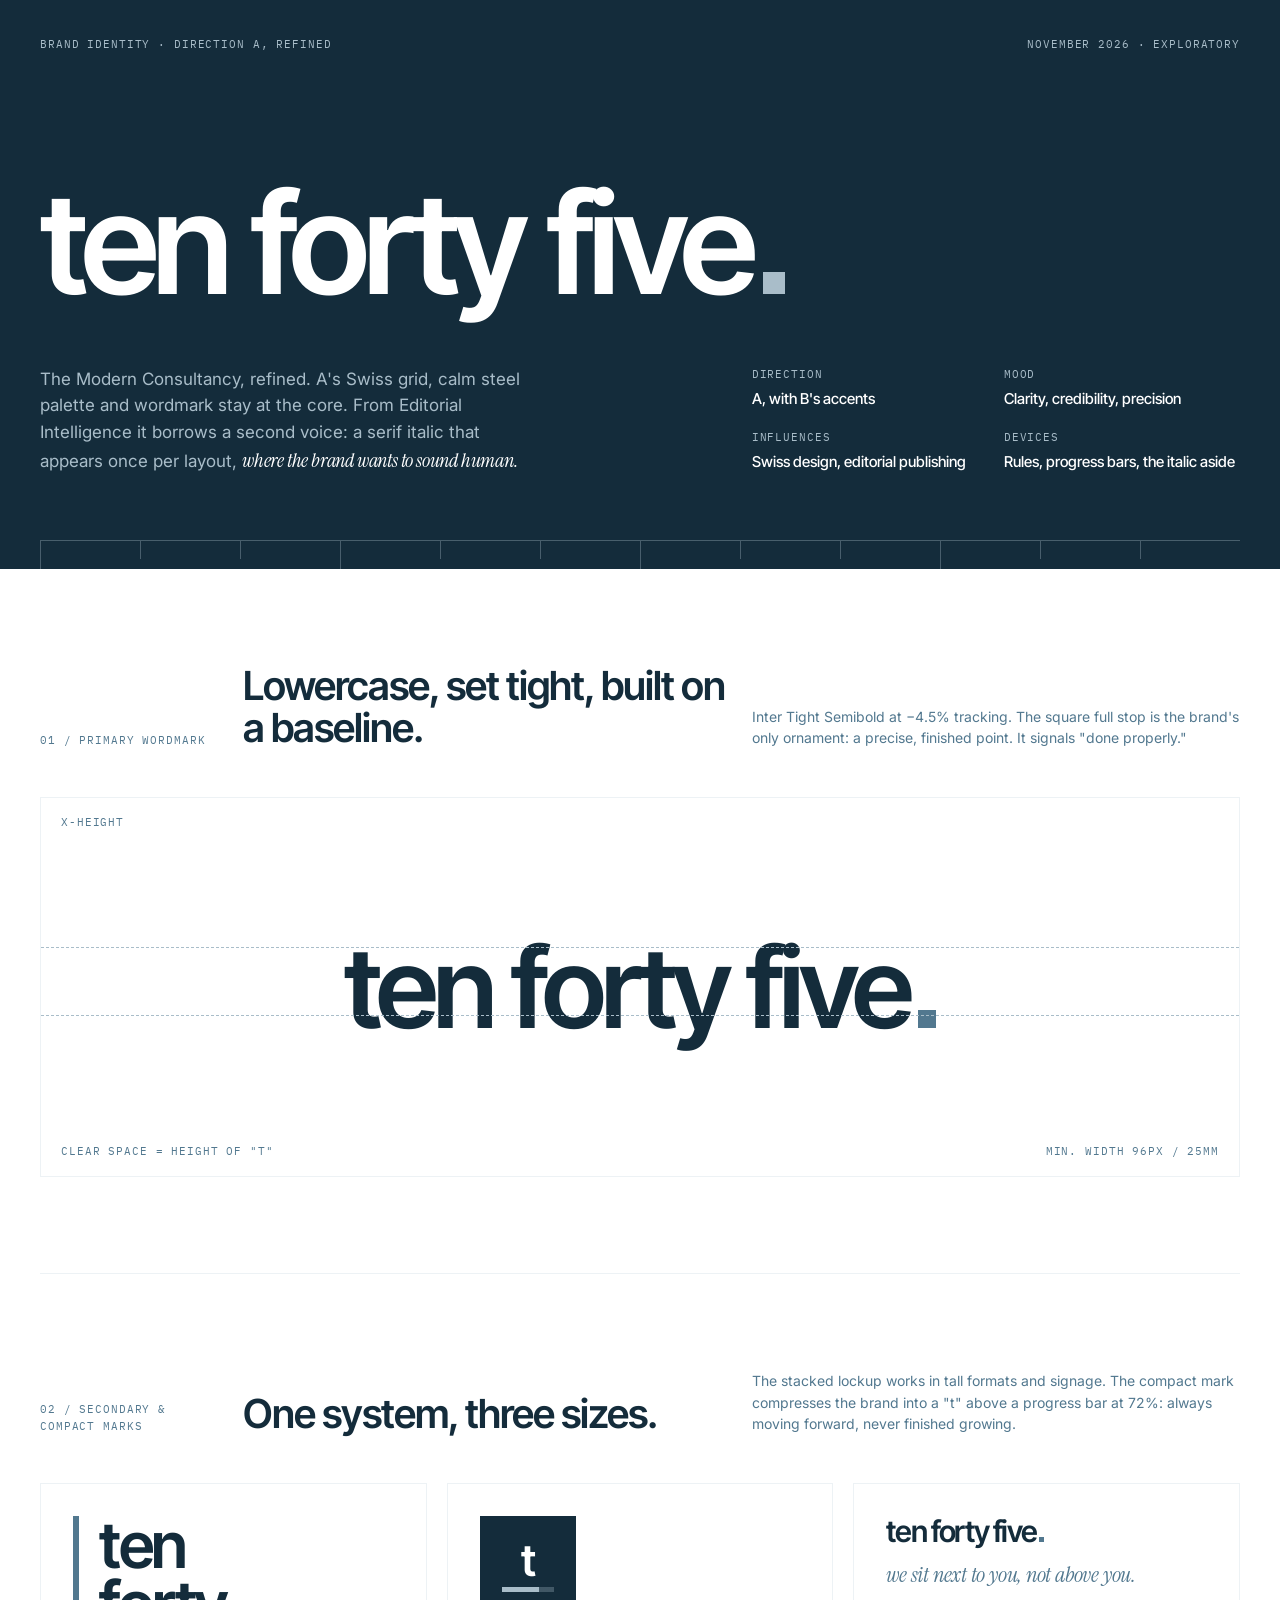
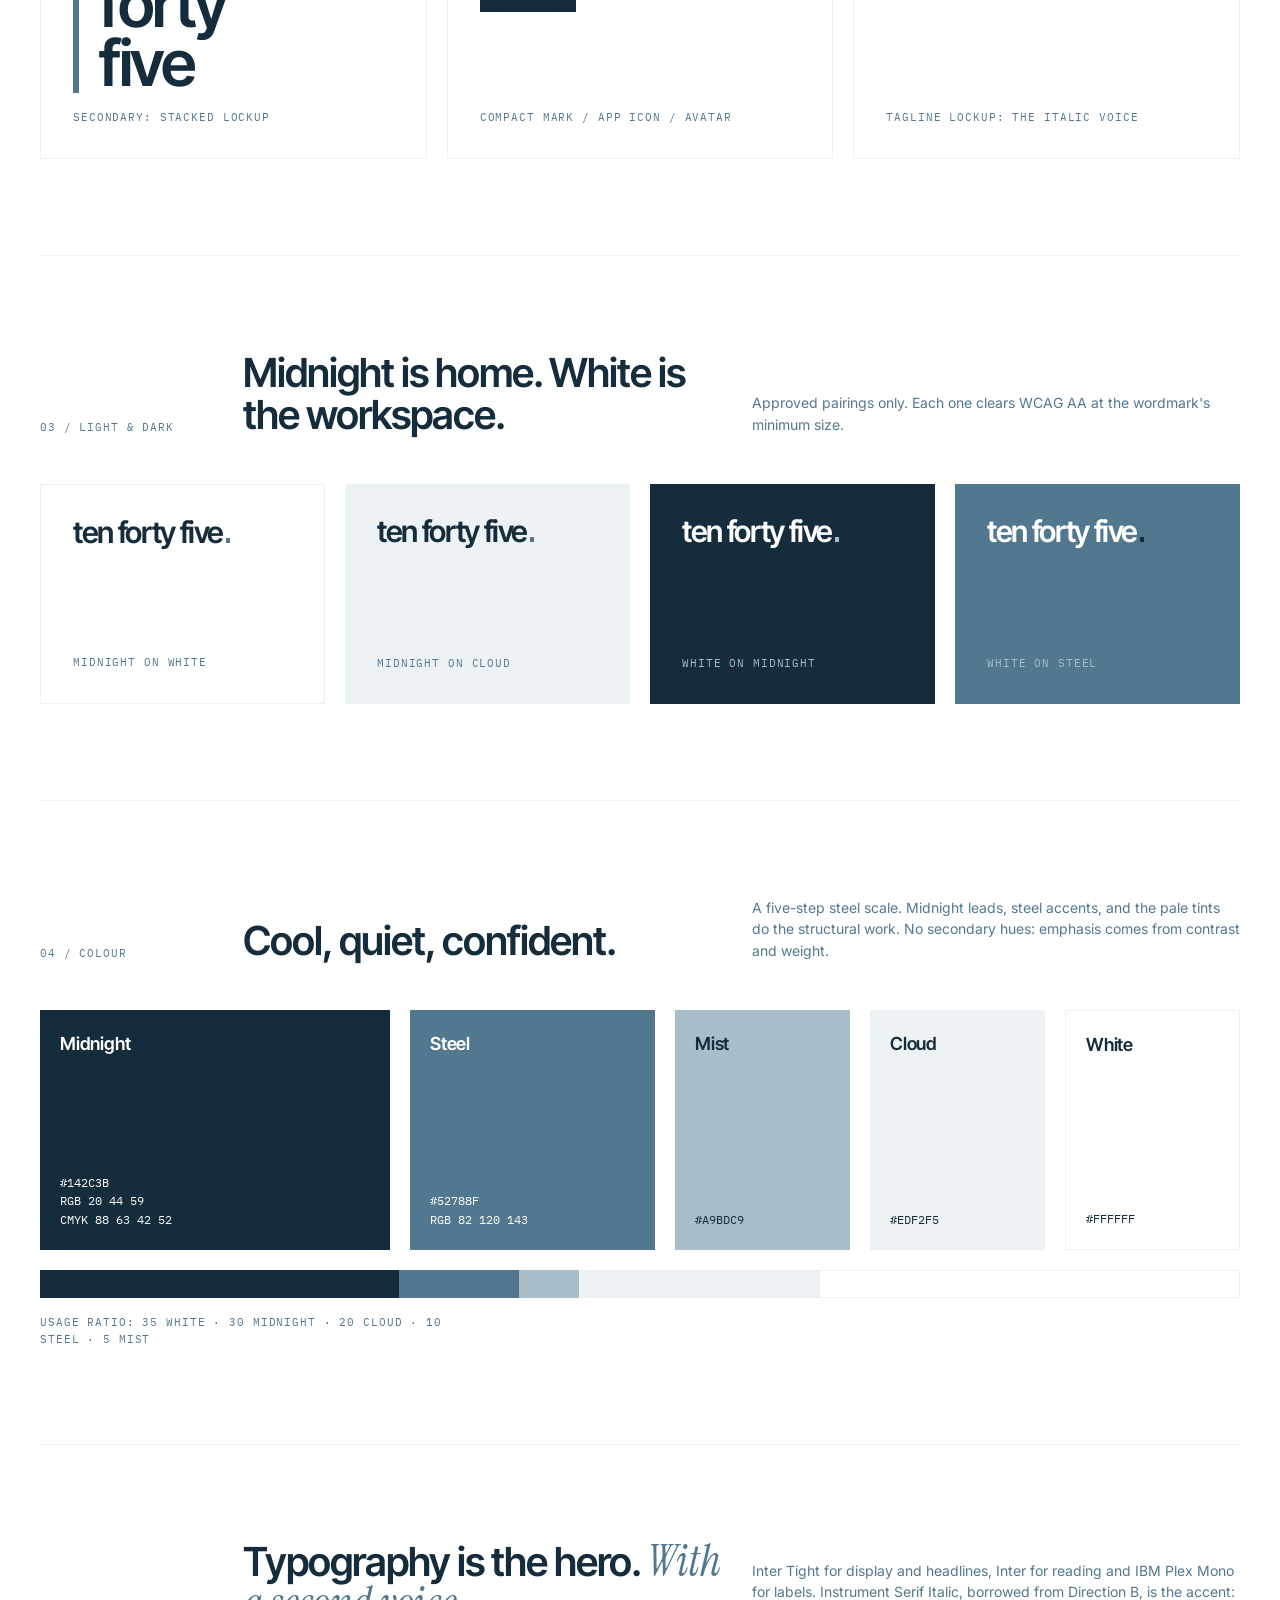
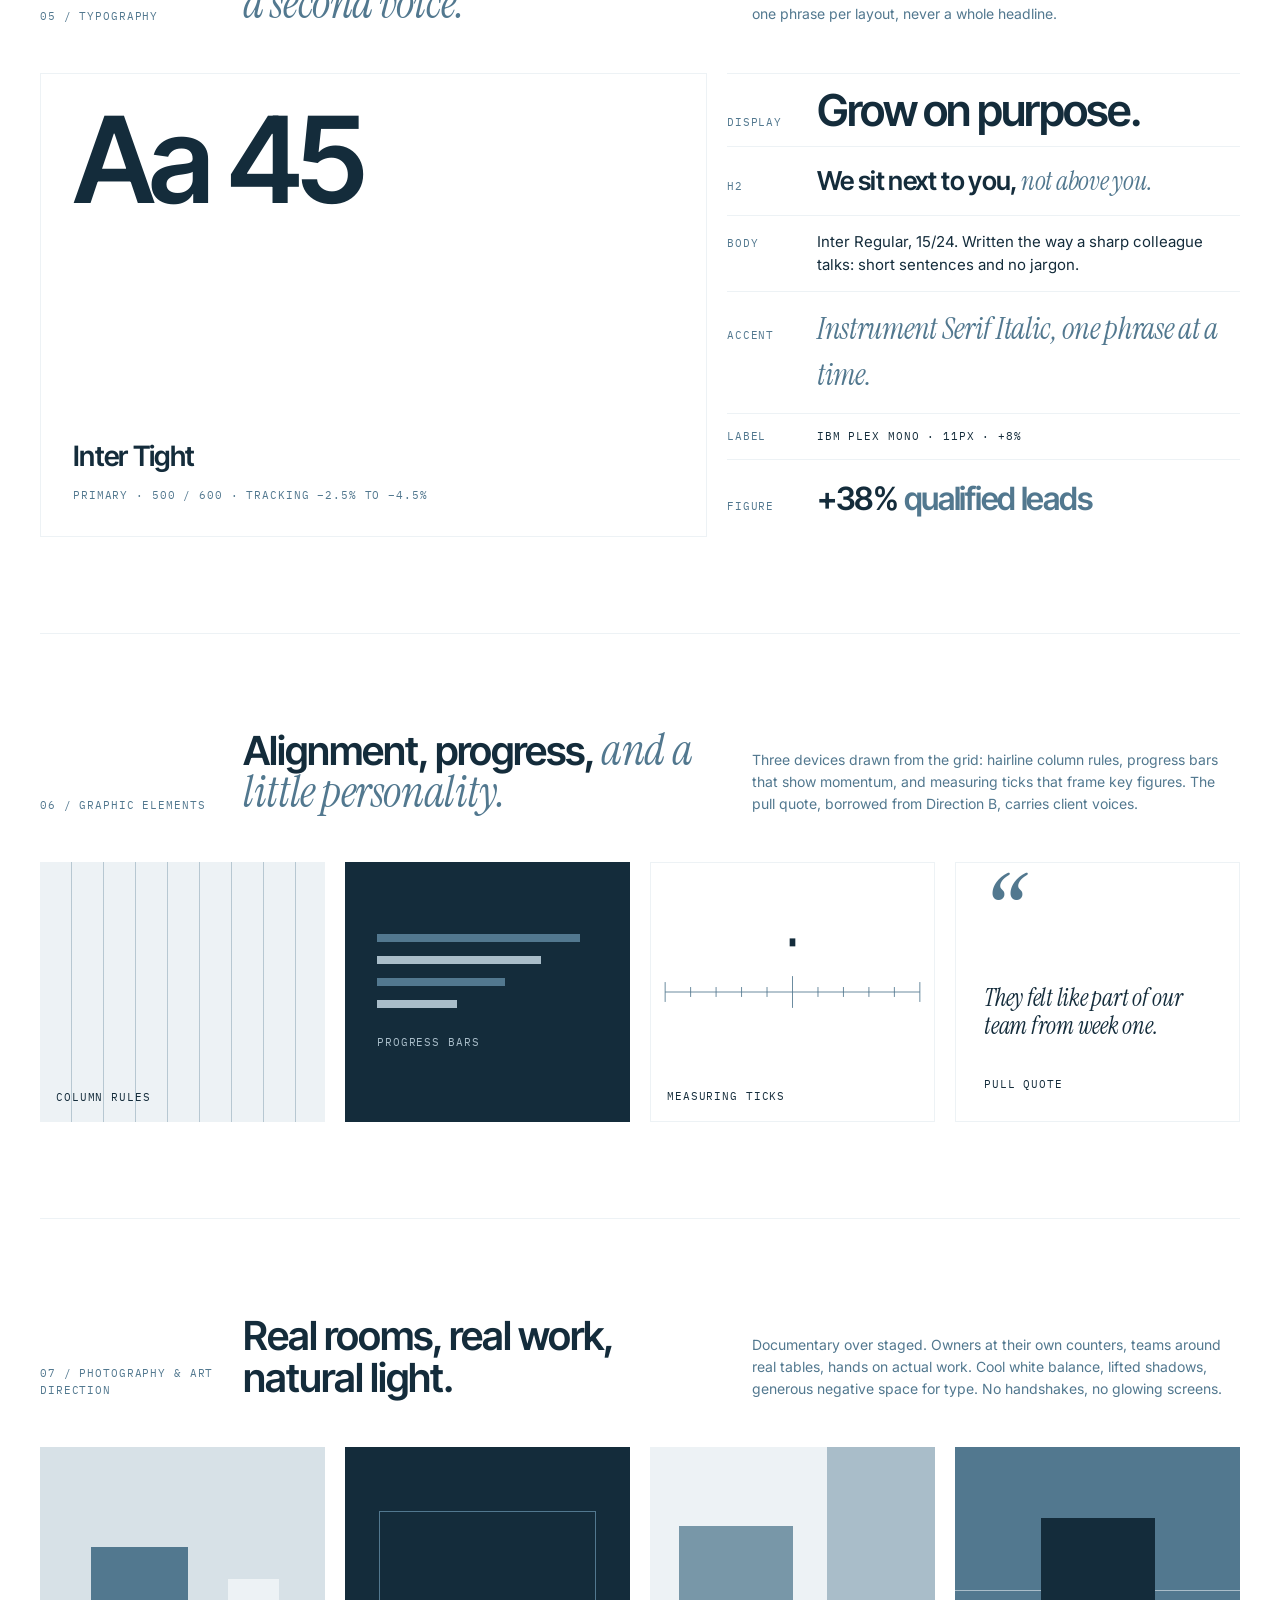
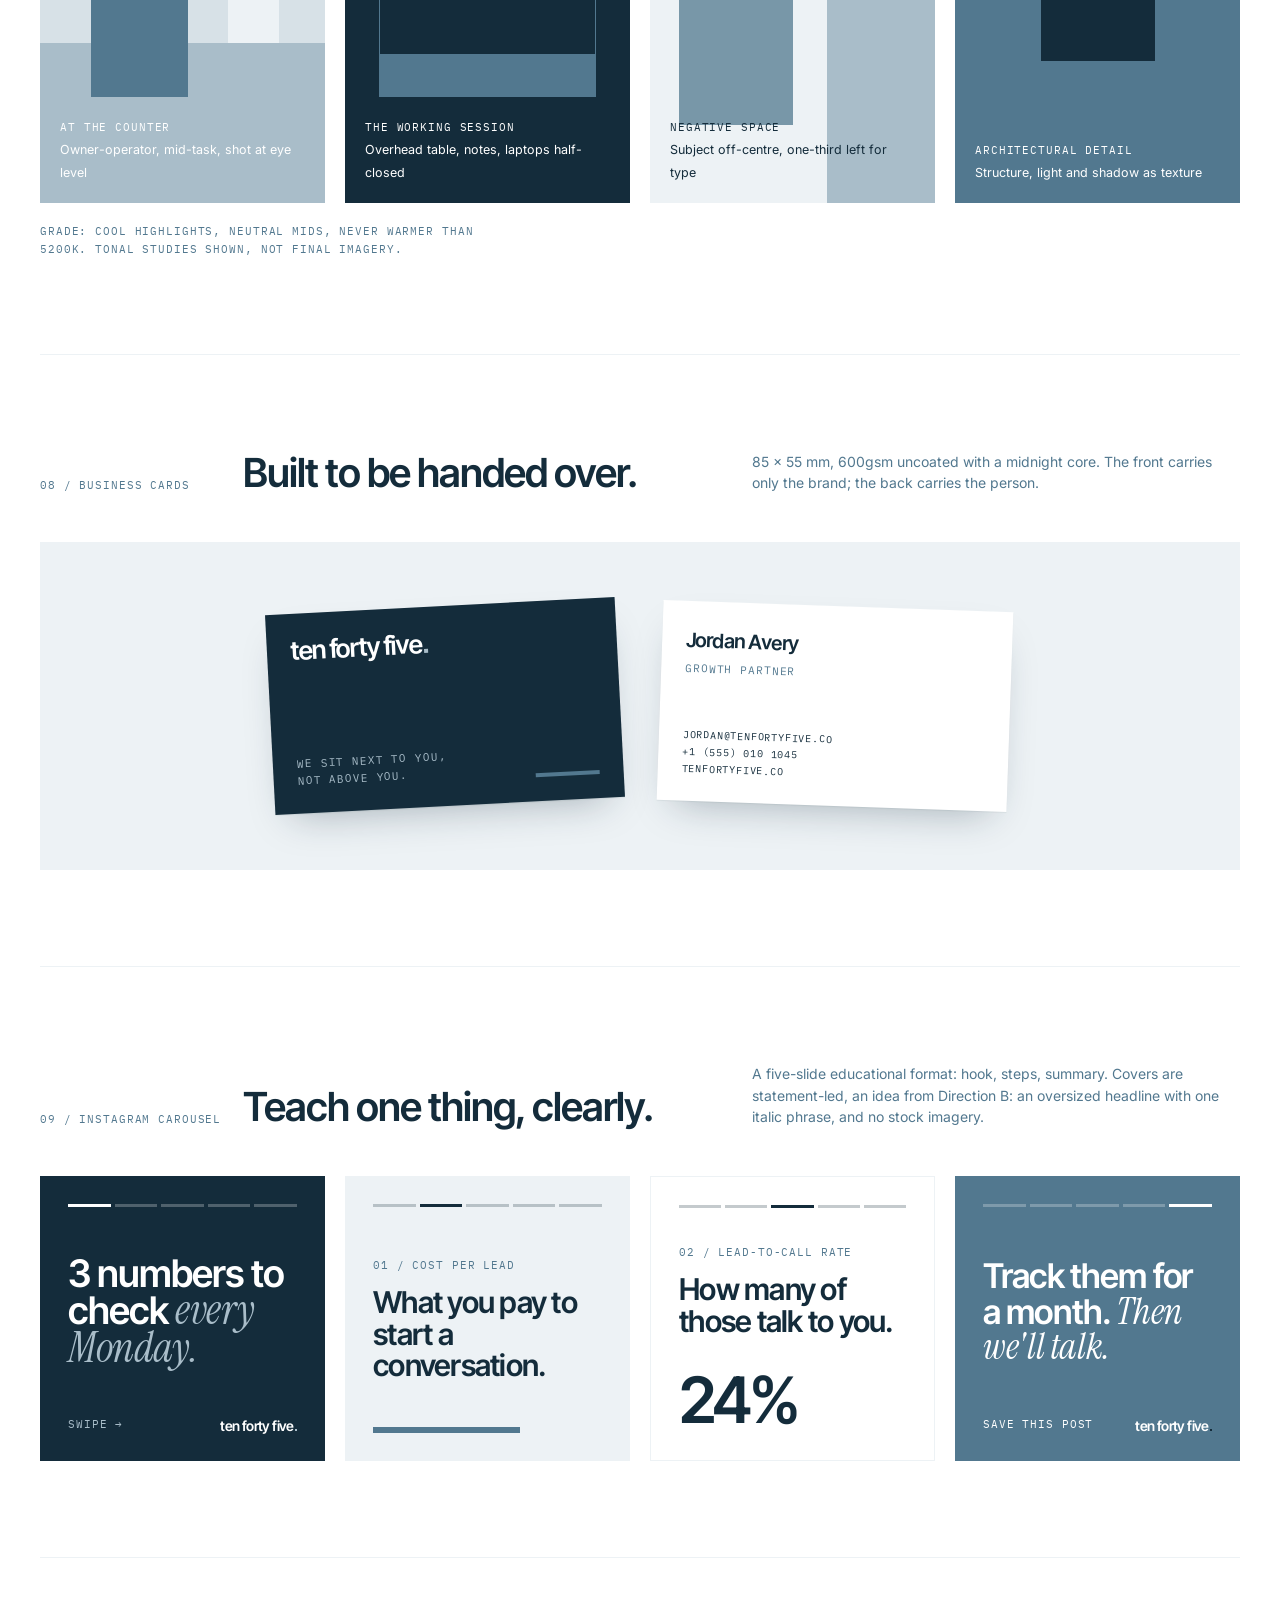
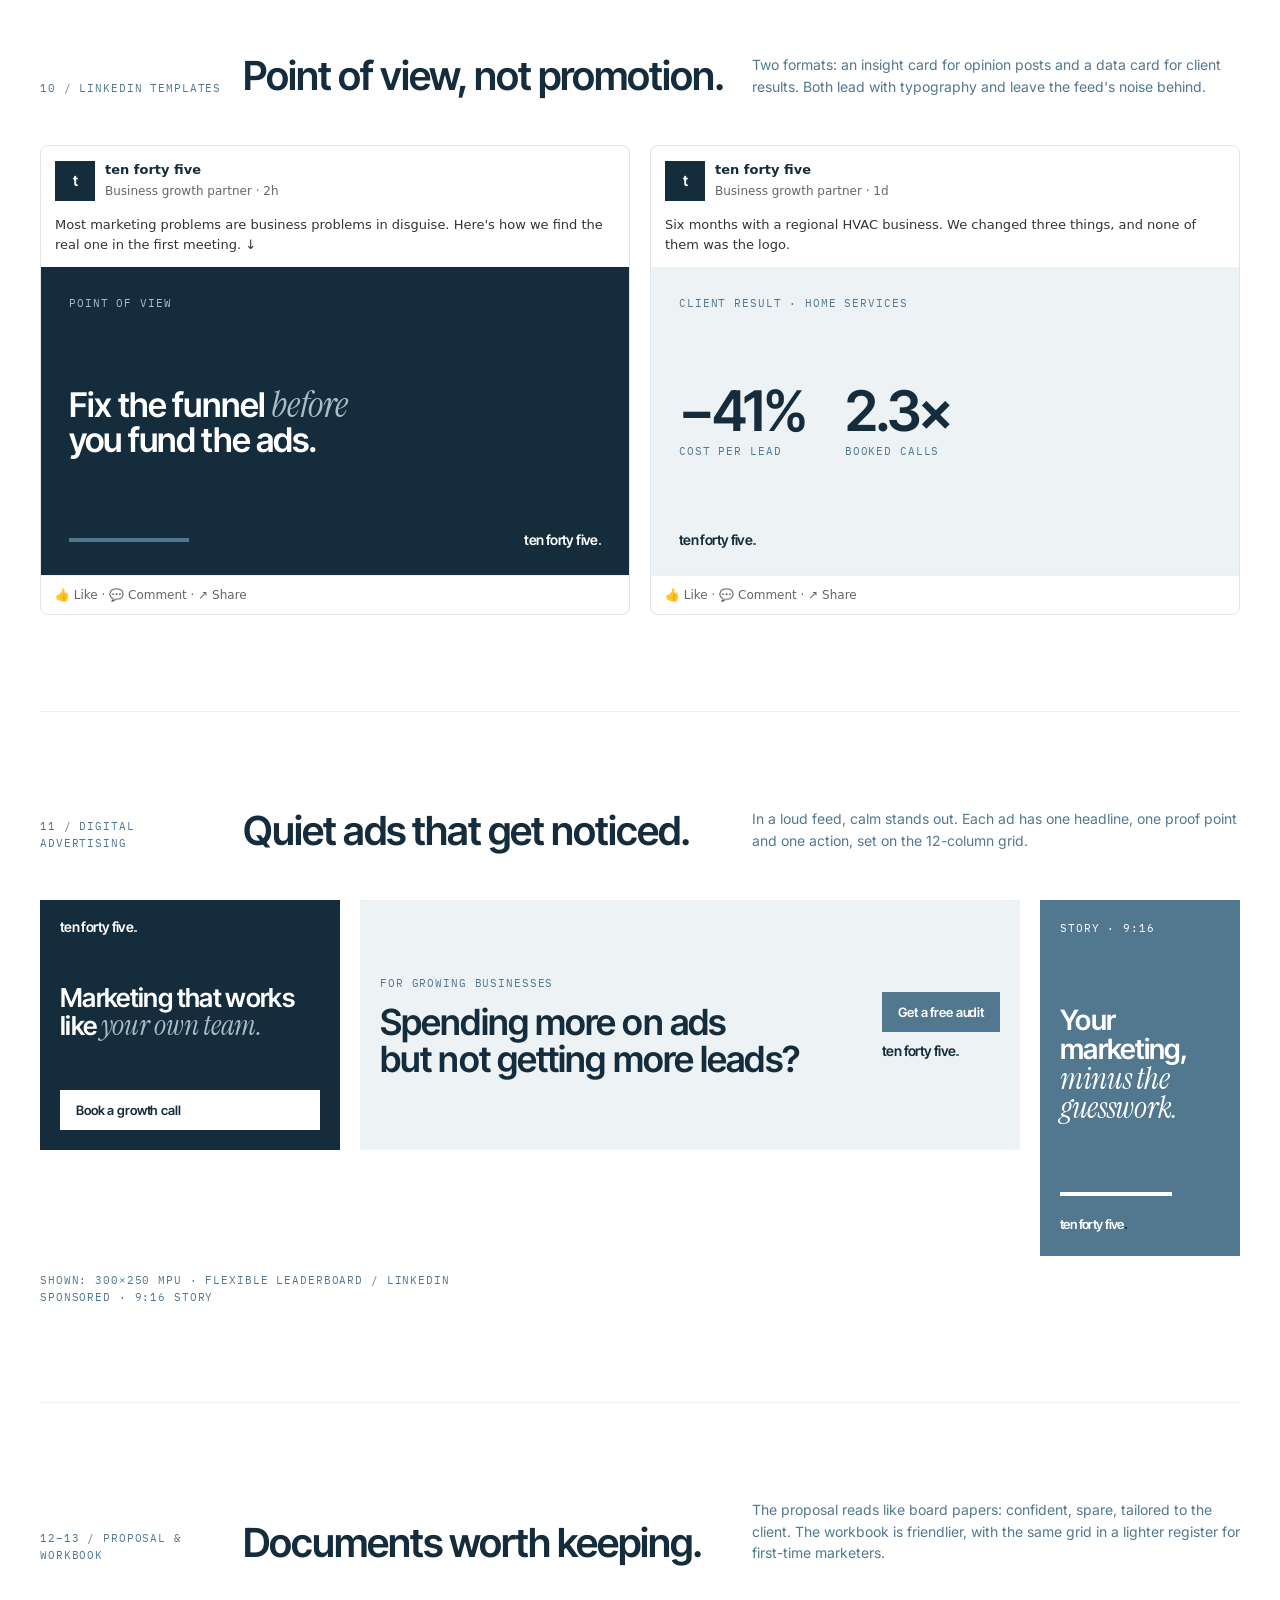
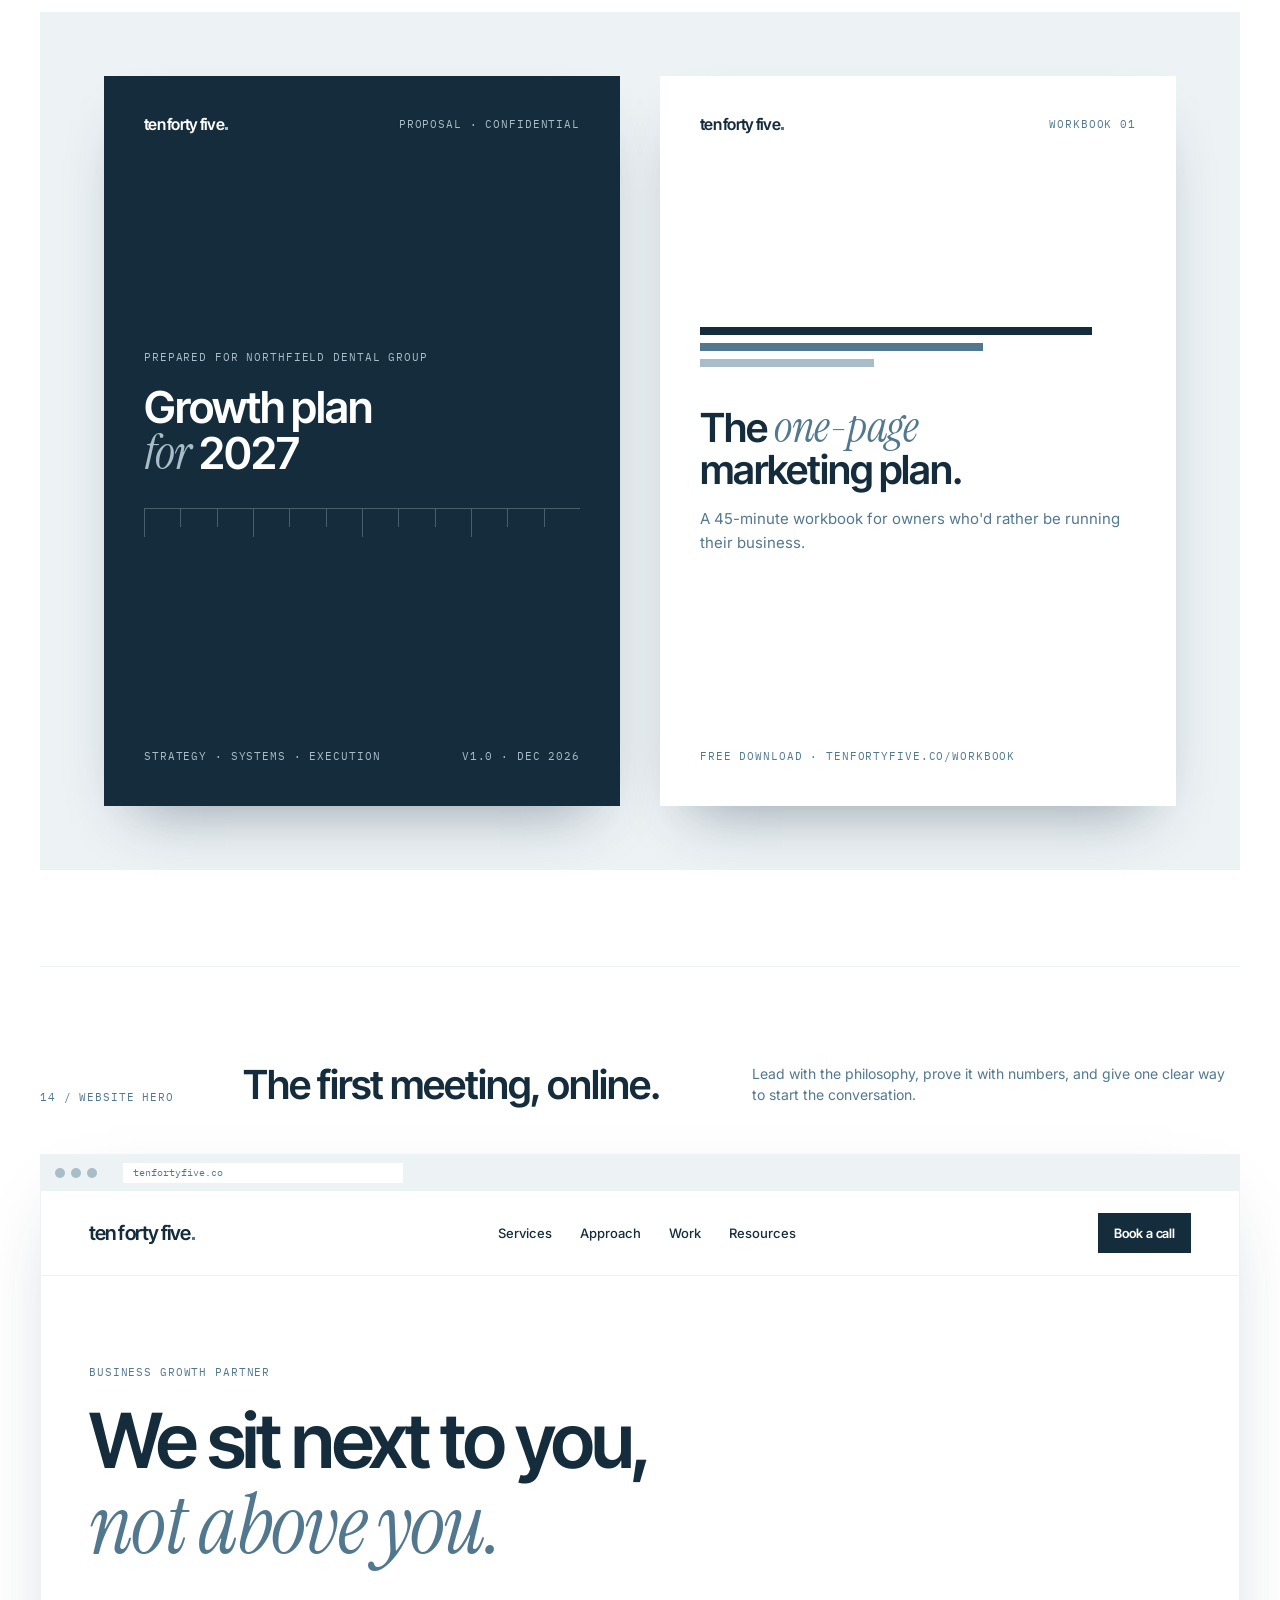
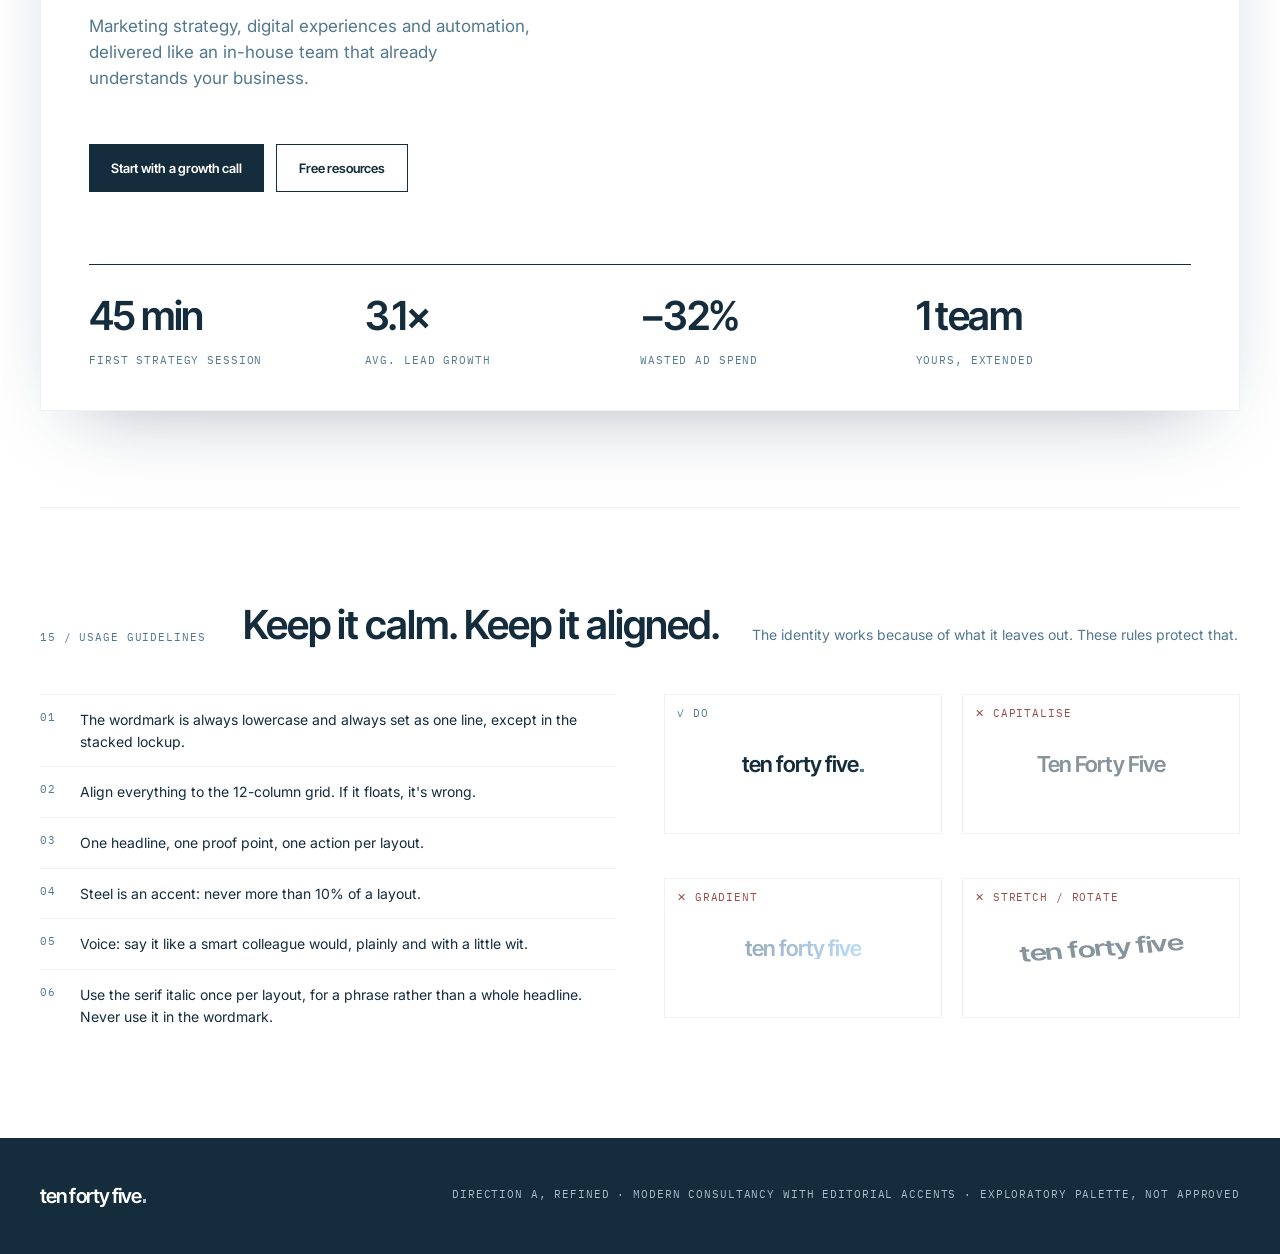
==== brand-mockups/a-refined.html @ 2ed8b0aa "Add refined Direction A board with Editorial Intelligence accents Keeps A's grid, palette and wordma" ====
<!doctype html>
<html lang="en">
<head>
<meta charset="utf-8">
<meta name="viewport" content="width=device-width, initial-scale=1">
<title>Modern Consultancy Refined</title>
<link rel="preconnect" href="https://fonts.googleapis.com">
<link rel="preconnect" href="https://fonts.gstatic.com" crossorigin>
<link href="https://fonts.googleapis.com/css2?family=Inter+Tight:wght@400;500;600;700&family=Inter:wght@400;500;600&family=IBM+Plex+Mono:wght@400;500&family=Instrument+Serif:ital@0;1&display=swap" rel="stylesheet">
<style>
:root{
  --midnight:#142C3B; --steel:#52788F; --mist:#A9BDC9; --cloud:#EDF2F5; --white:#FFFFFF;
  --ink:#142C3B; --muted:#52788F; --rule:#A9BDC9; --bg:#FFFFFF; --panel:#EDF2F5;
  --display:"Inter Tight",system-ui,sans-serif; --body:"Inter",system-ui,sans-serif; --mono:"IBM Plex Mono",ui-monospace,monospace;
}
*{box-sizing:border-box;margin:0;padding:0}
body{background:var(--bg);color:var(--ink);font-family:var(--body);font-size:15px;line-height:1.55;-webkit-font-smoothing:antialiased}
.wrap{max-width:1280px;margin:0 auto;padding:0 40px}
.mono{font-family:var(--mono);font-size:11px;letter-spacing:.08em;text-transform:uppercase}
h1,h2,h3,h4{font-family:var(--display);font-weight:600;letter-spacing:-.025em;line-height:1.05}
p{max-width:62ch}
.s{font-family:"Instrument Serif",Georgia,serif;font-style:italic;font-weight:400;letter-spacing:-.01em}
h1 .s,h2 .s,h3 .s{font-size:1.1em;line-height:.9}

/* ---------- wordmark ---------- */
.wm{font-family:var(--display);font-weight:600;letter-spacing:-.045em;line-height:1;display:inline-flex;align-items:baseline;gap:.02em;white-space:nowrap}
.wm .dot{display:inline-block;width:.16em;height:.16em;background:var(--steel);margin-left:.06em}
.wm.inv{color:var(--white)} .wm.inv .dot{background:var(--mist)}
.stack{font-family:var(--display);font-weight:600;letter-spacing:-.04em;line-height:.92;display:inline-grid;grid-template-columns:auto auto;column-gap:.32em;align-items:start}
.stack .bar{grid-row:1/4;width:.09em;background:var(--steel);height:100%}
.mark{width:96px;height:96px;background:var(--midnight);display:grid;place-items:center;position:relative}
.mark span{font-family:var(--display);font-weight:600;color:#fff;font-size:44px;letter-spacing:-.05em;line-height:1;transform:translateY(-4px)}
.mark::after{content:"";position:absolute;left:22px;right:22px;bottom:20px;height:5px;background:linear-gradient(90deg,var(--mist) 0 72%,rgba(169,189,201,.3) 72%)}

/* ---------- layout ---------- */
header.cover{background:var(--midnight);color:#fff;padding:36px 0 0;position:relative;overflow:hidden}
.cover .top{display:flex;justify-content:space-between;color:var(--mist)}
.cover .hero{display:grid;grid-template-columns:repeat(12,1fr);gap:20px;padding:120px 0 64px}
.cover .hero .wm{grid-column:1/-1;font-size:clamp(56px,11vw,150px)}
.cover .hero p{grid-column:1/6;color:var(--mist);font-size:17px;margin-top:32px}
.cover .hero .meta{grid-column:8/-1;margin-top:32px;display:grid;grid-template-columns:1fr 1fr;gap:16px;color:var(--mist)}
.cover .hero .meta b{display:block;color:#fff;font-family:var(--display);font-weight:500;font-size:15px;text-transform:none;letter-spacing:0;margin-top:4px}
.ruler{display:grid;grid-template-columns:repeat(12,1fr);border-top:1px solid rgba(169,189,201,.35)}
.ruler i{height:18px;border-left:1px solid rgba(169,189,201,.35)}
.ruler i:nth-child(3n+1){height:28px}

section{padding:96px 0;border-bottom:1px solid var(--cloud)}
.sh{display:grid;grid-template-columns:repeat(12,1fr);gap:20px;margin-bottom:48px;align-items:end}
.sh .n{grid-column:1/3;color:var(--steel)}
.sh h2{grid-column:3/8;font-size:40px}
.sh p{grid-column:8/-1;color:var(--muted);font-size:14px}
.grid{display:grid;gap:20px}
.g2{grid-template-columns:1fr 1fr}.g3{grid-template-columns:repeat(3,1fr)}.g4{grid-template-columns:repeat(4,1fr)}
.tile{background:var(--panel);padding:32px;position:relative;min-height:220px;display:flex;flex-direction:column;justify-content:space-between}
.tile.dark{background:var(--midnight);color:#fff}
.tile.steel{background:var(--steel);color:#fff}
.tile.white{background:#fff;border:1px solid var(--cloud)}
.cap{color:var(--muted);margin-top:16px}
.tile.dark .cap,.tile.steel .cap{color:var(--mist)}

/* 01 */
.primary{background:#fff;border:1px solid var(--cloud);height:380px;display:grid;place-items:center;position:relative}
.primary .wm{font-size:clamp(48px,9vw,112px)}
.primary .guides{position:absolute;inset:0;pointer-events:none}
.primary .guides::before,.primary .guides::after{content:"";position:absolute;left:0;right:0;border-top:1px dashed var(--mist)}
.primary .guides::before{top:calc(50% - 40px)}.primary .guides::after{top:calc(50% + 28px)}
.anno{position:absolute;color:var(--steel)}
/* 04 */
.sw{height:240px;padding:20px;display:flex;flex-direction:column;justify-content:space-between;font-family:var(--mono);font-size:12px}
.sw b{font-family:var(--display);font-size:18px;font-weight:600;letter-spacing:-.01em}
.swgrid{grid-template-columns:2fr 1.4fr 1fr 1fr 1fr}
.ratio{display:flex;height:28px;margin-top:20px}
/* 05 */
.type-spec{display:grid;grid-template-columns:1.3fr 1fr;gap:20px}
.specimen{font-family:var(--display);font-size:120px;font-weight:600;letter-spacing:-.05em;line-height:.9}
.scale div{display:grid;grid-template-columns:90px 1fr;align-items:baseline;border-top:1px solid var(--cloud);padding:14px 0}
/* 06 patterns */
.pat{height:260px;position:relative;overflow:hidden}
.pat-rules{background:repeating-linear-gradient(90deg,transparent 0 31px,rgba(82,120,143,.35) 31px 32px),var(--cloud)}
.pat-progress{background:var(--midnight);padding:32px;display:flex;flex-direction:column;justify-content:center;gap:14px}
.pat-progress i{display:block;height:8px;background:var(--steel)}
.pat-ticks{background:#fff;border:1px solid var(--cloud)}
.pat-ticks svg{position:absolute;inset:0;width:100%;height:100%}
/* 07 photo */
.ph{aspect-ratio:4/5;position:relative;overflow:hidden;display:flex;align-items:flex-end;padding:20px;color:#fff}
.ph .scene{position:absolute;inset:0}
.ph .lbl{position:relative;z-index:2}
/* 08 cards */
.cardstage{background:var(--cloud);padding:64px;display:flex;gap:40px;justify-content:center;align-items:center;flex-wrap:wrap}
.bcard{width:350px;height:200px;padding:24px;display:flex;flex-direction:column;justify-content:space-between;box-shadow:0 1px 1px rgba(20,44,59,.06),0 18px 40px -18px rgba(20,44,59,.35)}
.bcard.f{background:var(--midnight);color:#fff;transform:rotate(-3deg)}
.bcard.b{background:#fff;transform:rotate(2deg)}
/* 09 IG */
.ig{aspect-ratio:1/1;padding:28px;display:flex;flex-direction:column;justify-content:space-between;position:relative;overflow:hidden}
.ig h3{font-size:30px}
.ig .pager{display:flex;gap:4px}.ig .pager i{flex:1;height:3px;background:currentColor;opacity:.25}.ig .pager i.on{opacity:1}
/* 10 LinkedIn */
.li{background:#fff;border:1px solid #dfe5ea;border-radius:8px;overflow:hidden;font-family:system-ui,sans-serif}
.li .hd{display:flex;gap:10px;padding:14px;align-items:center;font-size:13px}
.li .av{width:40px;height:40px;background:var(--midnight);display:grid;place-items:center;color:#fff;font-family:var(--display);font-weight:600;font-size:15px;letter-spacing:-.04em}
.li .body{padding:0 14px 12px;font-size:13px;color:#333}
.li .img{aspect-ratio:1.91/1;padding:28px;display:flex;flex-direction:column;justify-content:space-between}
.li .ft{padding:10px 14px;border-top:1px solid #eef1f3;font-size:12px;color:#666}
/* 11 ads */
.ads{display:grid;grid-template-columns:300px 1fr 200px;gap:20px;align-items:start}
.ad{position:relative;overflow:hidden;display:flex;flex-direction:column;justify-content:space-between;padding:20px}
.btn{display:inline-block;font-family:var(--display);font-weight:600;font-size:13px;padding:10px 16px;background:var(--steel);color:#fff;letter-spacing:-.01em}
.btn.light{background:#fff;color:var(--midnight)}
/* 12/13 covers */
.covers{display:grid;grid-template-columns:1fr 1fr;gap:40px;background:var(--cloud);padding:64px}
.doc{aspect-ratio:1/1.414;padding:40px;display:flex;flex-direction:column;justify-content:space-between;box-shadow:0 30px 60px -30px rgba(20,44,59,.45)}
/* 14 web */
.browser{border:1px solid var(--cloud);box-shadow:0 30px 80px -40px rgba(20,44,59,.4)}
.chrome{height:36px;background:var(--cloud);display:flex;align-items:center;gap:6px;padding:0 14px}
.chrome i{width:10px;height:10px;border-radius:50%;background:var(--mist)}
.chrome .url{margin-left:20px;background:#fff;height:20px;flex:0 0 280px;font-family:var(--mono);font-size:10px;line-height:20px;padding:0 10px;color:var(--steel)}
.site nav{display:flex;justify-content:space-between;align-items:center;padding:22px 48px;border-bottom:1px solid var(--cloud)}
.site nav ul{display:flex;gap:28px;list-style:none;font-size:13px;font-weight:500}
.site .h{display:grid;grid-template-columns:repeat(12,1fr);gap:20px;padding:88px 48px 0}
.site .h h1{grid-column:1/9;font-size:76px;letter-spacing:-.045em}
.site .h h1 em{font-size:1.1em;font-family:"Instrument Serif",Georgia,serif;font-style:italic;font-weight:400;letter-spacing:-.02em;color:var(--steel)}
.site .h p{grid-column:1/6;font-size:17px;color:var(--muted);margin-top:24px}
.site .h .cta{grid-column:1/-1;display:flex;gap:12px;margin-top:32px}
.site .stats{display:grid;grid-template-columns:repeat(4,1fr);margin:72px 48px 0;border-top:1px solid var(--midnight)}
.site .stats div{padding:20px 20px 40px 0}
.site .stats b{font-family:var(--display);font-size:40px;font-weight:600;letter-spacing:-.04em;display:block}
/* 15 */
.rules li{list-style:none;border-top:1px solid var(--cloud);padding:14px 0;display:grid;grid-template-columns:40px 1fr;font-size:14px}
.dd{height:140px;display:grid;place-items:center;border:1px solid var(--cloud);position:relative}
.dd .x{position:absolute;top:10px;left:12px}
footer{background:var(--midnight);color:var(--mist);padding:48px 0}

@media (max-width:900px){
  .wrap{padding:0 16px}
  .g2,.g3,.g4,.type-spec,.ads,.covers{grid-template-columns:1fr}
  .sh h2,.sh p,.sh .n,.cover .hero p,.cover .hero .meta{grid-column:1/-1}
  .covers,.cardstage{padding:24px}
  .specimen{font-size:72px}
  .site .h h1{font-size:40px;grid-column:1/-1}.site .h p{grid-column:1/-1}
  .site nav ul{display:none}.site .h,.site nav{padding-left:20px;padding-right:20px}.site .stats{margin:40px 20px 0;grid-template-columns:1fr 1fr}
  .bcard{width:100%;max-width:350px}
  .swgrid{grid-template-columns:1fr 1fr}.sw{height:160px}
  .ad{width:100%!important;max-width:300px;height:auto!important;min-height:250px;flex-direction:column!important;align-items:flex-start!important}.ad h3{font-size:26px!important}
  .cover .hero .meta{grid-template-columns:1fr}
}
</style>
</head>
<body>

<header class="cover">
  <div class="wrap">
    <div class="top mono"><span>Brand identity · Direction A, refined</span><span>November 2026 · Exploratory</span></div>
    <div class="hero">
      <div class="wm inv">ten forty five<span class="dot"></span></div>
      <p>The Modern Consultancy, refined. A's Swiss grid, calm steel palette and wordmark stay at the core. From Editorial Intelligence it borrows a second voice: a serif italic that appears once per layout, <span class="s" style="color:#fff;font-size:20px">where the brand wants to sound human.</span></p>
      <div class="meta mono">
        <div>Direction<b>A, with B's accents</b></div>
        <div>Mood<b>Clarity, credibility, precision</b></div>
        <div>Influences<b>Swiss design, editorial publishing</b></div>
        <div>Devices<b>Rules, progress bars, the italic aside</b></div>
      </div>
    </div>
  </div>
  <div class="wrap"><div class="ruler"><i></i><i></i><i></i><i></i><i></i><i></i><i></i><i></i><i></i><i></i><i></i><i></i></div></div>
</header>

<main class="wrap">

<!-- 01 -->
<section>
  <div class="sh"><span class="n mono">01 / Primary wordmark</span><h2>Lowercase, set tight, built on a baseline.</h2><p>Inter Tight Semibold at −4.5% tracking. The square full stop is the brand's only ornament: a precise, finished point. It signals "done properly."</p></div>
  <div class="primary">
    <div class="guides"></div>
    <div class="wm">ten forty five<span class="dot"></span></div>
    <span class="anno mono" style="top:16px;left:20px">x-height</span>
    <span class="anno mono" style="bottom:16px;left:20px">Clear space = height of "t"</span>
    <span class="anno mono" style="bottom:16px;right:20px">Min. width 96px / 25mm</span>
  </div>
</section>

<!-- 02 -->
<section>
  <div class="sh"><span class="n mono">02 / Secondary &amp; compact marks</span><h2>One system, three sizes.</h2><p>The stacked lockup works in tall formats and signage. The compact mark compresses the brand into a "t" above a progress bar at 72%: always moving forward, never finished growing.</p></div>
  <div class="grid g3">
    <div class="tile white" style="align-items:flex-start">
      <div class="stack" style="font-size:64px"><span class="bar"></span><span>ten</span><span>forty</span><span>five</span></div>
      <span class="cap mono">Secondary: stacked lockup</span>
    </div>
    <div class="tile white" style="align-items:flex-start">
      <div class="mark"><span>t</span></div>
      <span class="cap mono">Compact mark / app icon / avatar</span>
    </div>
    <div class="tile white" style="align-items:flex-start">
      <div><div class="wm" style="font-size:30px">ten forty five<span class="dot"></span></div><div class="s" style="font-size:22px;color:var(--steel);margin-top:10px">we sit next to you, not above you.</div></div>
      <span class="cap mono">Tagline lockup: the italic voice</span>
    </div>
  </div>
</section>

<!-- 03 -->
<section>
  <div class="sh"><span class="n mono">03 / Light &amp; dark</span><h2>Midnight is home. White is the workspace.</h2><p>Approved pairings only. Each one clears WCAG AA at the wordmark's minimum size.</p></div>
  <div class="grid g4">
    <div class="tile white"><div class="wm" style="font-size:30px">ten forty five<span class="dot"></span></div><span class="cap mono">Midnight on white</span></div>
    <div class="tile"><div class="wm" style="font-size:30px">ten forty five<span class="dot"></span></div><span class="cap mono">Midnight on cloud</span></div>
    <div class="tile dark"><div class="wm inv" style="font-size:30px">ten forty five<span class="dot"></span></div><span class="cap mono">White on midnight</span></div>
    <div class="tile steel"><div class="wm inv" style="font-size:30px">ten forty five<span class="dot" style="background:var(--midnight)"></span></div><span class="cap mono">White on steel</span></div>
  </div>
</section>

<!-- 04 -->
<section>
  <div class="sh"><span class="n mono">04 / Colour</span><h2>Cool, quiet, confident.</h2><p>A five-step steel scale. Midnight leads, steel accents, and the pale tints do the structural work. No secondary hues: emphasis comes from contrast and weight.</p></div>
  <div class="grid swgrid">
    <div class="sw" style="background:#142C3B;color:#fff"><b>Midnight</b><span>#142C3B<br>RGB 20 44 59<br>CMYK 88 63 42 52</span></div>
    <div class="sw" style="background:#52788F;color:#fff"><b>Steel</b><span>#52788F<br>RGB 82 120 143</span></div>
    <div class="sw" style="background:#A9BDC9"><b>Mist</b><span>#A9BDC9</span></div>
    <div class="sw" style="background:#EDF2F5"><b>Cloud</b><span>#EDF2F5</span></div>
    <div class="sw" style="background:#fff;border:1px solid #EDF2F5"><b>White</b><span>#FFFFFF</span></div>
  </div>
  <div class="ratio"><i style="flex:30;background:#142C3B"></i><i style="flex:10;background:#52788F"></i><i style="flex:5;background:#A9BDC9"></i><i style="flex:20;background:#EDF2F5"></i><i style="flex:35;background:#fff;border:1px solid #EDF2F5"></i></div>
  <p class="cap mono">Usage ratio: 35 white · 30 midnight · 20 cloud · 10 steel · 5 mist</p>
</section>

<!-- 05 -->
<section>
  <div class="sh"><span class="n mono">05 / Typography</span><h2>Typography is the hero. <span class="s" style="color:var(--steel)">With a second voice.</span></h2><p>Inter Tight for display and headlines, Inter for reading and IBM Plex Mono for labels. Instrument Serif Italic, borrowed from Direction B, is the accent: one phrase per layout, never a whole headline.</p></div>
  <div class="type-spec">
    <div class="tile white" style="min-height:420px">
      <div class="specimen">Aa 45</div>
      <div><h3 style="font-size:28px">Inter Tight</h3><p class="cap mono">Primary · 500 / 600 · tracking −2.5% to −4.5%</p></div>
    </div>
    <div class="scale">
      <div><span class="mono" style="color:var(--steel)">Display</span><span style="font-family:var(--display);font-size:44px;font-weight:600;letter-spacing:-.04em;line-height:1">Grow on purpose.</span></div>
      <div><span class="mono" style="color:var(--steel)">H2</span><span style="font-family:var(--display);font-size:26px;font-weight:600;letter-spacing:-.025em">We sit next to you, <span class="s" style="color:var(--steel)">not above you.</span></span></div>
      <div><span class="mono" style="color:var(--steel)">Body</span><span>Inter Regular, 15/24. Written the way a sharp colleague talks: short sentences and no jargon.</span></div>
      <div><span class="mono" style="color:var(--steel)">Accent</span><span class="s" style="font-size:30px;color:var(--steel)">Instrument Serif Italic, one phrase at a time.</span></div>
      <div><span class="mono" style="color:var(--steel)">Label</span><span class="mono">IBM Plex Mono · 11px · +8%</span></div>
      <div><span class="mono" style="color:var(--steel)">Figure</span><span style="font-family:var(--display);font-size:32px;font-weight:600;letter-spacing:-.04em">+38% <span style="color:var(--steel)">qualified leads</span></span></div>
    </div>
  </div>
</section>

<!-- 06 -->
<section>
  <div class="sh"><span class="n mono">06 / Graphic elements</span><h2>Alignment, progress, <span class="s" style="color:var(--steel)">and a little personality.</span></h2><p>Three devices drawn from the grid: hairline column rules, progress bars that show momentum, and measuring ticks that frame key figures. The pull quote, borrowed from Direction B, carries client voices.</p></div>
  <div class="grid g4">
    <div class="pat pat-rules"><span class="mono" style="position:absolute;bottom:16px;left:16px;color:var(--midnight)">Column rules</span></div>
    <div class="pat pat-progress">
      <i style="width:92%"></i><i style="width:74%;background:var(--mist)"></i><i style="width:58%"></i><i style="width:36%;background:var(--mist)"></i>
      <span class="mono" style="color:var(--mist);margin-top:12px">Progress bars</span>
    </div>
    <div class="pat pat-ticks">
      <svg viewBox="0 0 400 260" preserveAspectRatio="none" aria-hidden="true">
        <g stroke="#52788F" stroke-width="1">
          <line x1="20" y1="130" x2="380" y2="130"/>
          <g id="t"><line x1="20" y1="120" x2="20" y2="140"/><line x1="56" y1="125" x2="56" y2="135"/><line x1="92" y1="125" x2="92" y2="135"/><line x1="128" y1="125" x2="128" y2="135"/><line x1="164" y1="125" x2="164" y2="135"/><line x1="200" y1="114" x2="200" y2="146"/><line x1="236" y1="125" x2="236" y2="135"/><line x1="272" y1="125" x2="272" y2="135"/><line x1="308" y1="125" x2="308" y2="135"/><line x1="344" y1="125" x2="344" y2="135"/><line x1="380" y1="120" x2="380" y2="140"/></g>
        </g>
        <rect x="196" y="76" width="8" height="8" fill="#142C3B"/>
      </svg>
      <span class="mono" style="position:absolute;bottom:16px;left:16px;color:var(--midnight)">Measuring ticks</span>
    </div>
    <div class="pat" style="background:#fff;border:1px solid var(--cloud);padding:28px;display:flex;flex-direction:column;justify-content:space-between"><div class="s" style="font-size:120px;line-height:.6;color:var(--steel);height:56px">“</div><p class="s" style="font-size:24px;line-height:1.15">They felt like part of our team from week one.</p><span class="mono" style="color:var(--midnight)">Pull quote</span></div>
  </div>
</section>

<!-- 07 -->
<section>
  <div class="sh"><span class="n mono">07 / Photography &amp; art direction</span><h2>Real rooms, real work, natural light.</h2><p>Documentary over staged. Owners at their own counters, teams around real tables, hands on actual work. Cool white balance, lifted shadows, generous negative space for type. No handshakes, no glowing screens.</p></div>
  <div class="grid g4">
    <div class="ph"><div class="scene" style="background:linear-gradient(180deg,#d7e1e7 0 55%,#a9bdc9 55% 100%)"><div style="position:absolute;left:18%;bottom:30%;width:34%;height:42%;background:#52788F"></div><div style="position:absolute;right:16%;bottom:45%;width:18%;height:18%;background:#EDF2F5"></div></div><div class="lbl"><span class="mono">At the counter</span><br><small>Owner-operator, mid-task, shot at eye level</small></div></div>
    <div class="ph"><div class="scene" style="background:#142C3B"><div style="position:absolute;inset:18% 12% 30%;border:1px solid #52788F"></div><div style="position:absolute;left:12%;right:12%;bottom:30%;height:12%;background:#52788F"></div></div><div class="lbl"><span class="mono">The working session</span><br><small>Overhead table, notes, laptops half-closed</small></div></div>
    <div class="ph"><div class="scene" style="background:linear-gradient(90deg,#EDF2F5 0 62%,#A9BDC9 62%)"><div style="position:absolute;left:10%;top:22%;width:40%;height:56%;background:#52788F;opacity:.75"></div></div><div class="lbl" style="color:var(--midnight)"><span class="mono">Negative space</span><br><small>Subject off-centre, one-third left for type</small></div></div>
    <div class="ph"><div class="scene" style="background:#52788F"><div style="position:absolute;left:0;right:0;top:40%;height:1px;background:#A9BDC9"></div><div style="position:absolute;left:30%;top:20%;width:40%;height:40%;background:#142C3B"></div></div><div class="lbl"><span class="mono">Architectural detail</span><br><small>Structure, light and shadow as texture</small></div></div>
  </div>
  <p class="cap mono" style="margin-top:20px">Grade: cool highlights, neutral mids, never warmer than 5200K. Tonal studies shown, not final imagery.</p>
</section>

<!-- 08 -->
<section>
  <div class="sh"><span class="n mono">08 / Business cards</span><h2>Built to be handed over.</h2><p>85 × 55 mm, 600gsm uncoated with a midnight core. The front carries only the brand; the back carries the person.</p></div>
  <div class="cardstage">
    <div class="bcard f"><div class="wm inv" style="font-size:26px">ten forty five<span class="dot"></span></div><div style="display:flex;justify-content:space-between;align-items:flex-end"><span class="mono" style="color:var(--mist)">We sit next to you,<br>not above you.</span><span style="display:block;width:64px;height:4px;background:var(--steel)"></span></div></div>
    <div class="bcard b"><div><div style="font-family:var(--display);font-weight:600;font-size:20px;letter-spacing:-.025em">Jordan Avery</div><div class="mono" style="color:var(--steel);margin-top:4px">Growth Partner</div></div><div class="mono" style="font-size:10px;line-height:1.7;color:var(--midnight)">jordan@tenfortyfive.co<br>+1 (555) 010 1045<br>tenfortyfive.co</div></div>
  </div>
</section>

<!-- 09 -->
<section>
  <div class="sh"><span class="n mono">09 / Instagram carousel</span><h2>Teach one thing, clearly.</h2><p>A five-slide educational format: hook, steps, summary. Covers are statement-led, an idea from Direction B: an oversized headline with one italic phrase, and no stock imagery.</p></div>
  <div class="grid g4">
    <div class="ig" style="background:var(--midnight);color:#fff"><div class="pager"><i class="on"></i><i></i><i></i><i></i><i></i></div><h3 style="font-size:38px;line-height:.98">3 numbers to check <span class="s" style="color:var(--mist)">every Monday.</span></h3><div style="display:flex;justify-content:space-between;align-items:flex-end"><span class="mono" style="color:var(--mist)">Swipe →</span><span class="wm inv" style="font-size:14px">ten forty five<span class="dot"></span></span></div></div>
    <div class="ig" style="background:var(--cloud)"><div class="pager"><i></i><i class="on"></i><i></i><i></i><i></i></div><div><span class="mono" style="color:var(--steel)">01 / Cost per lead</span><h3 style="margin-top:12px">What you pay to start a conversation.</h3></div><div style="height:6px;background:var(--steel);width:64%"></div></div>
    <div class="ig" style="background:#fff;border:1px solid var(--cloud)"><div class="pager"><i></i><i></i><i class="on"></i><i></i><i></i></div><div><span class="mono" style="color:var(--steel)">02 / Lead-to-call rate</span><h3 style="margin-top:12px">How many of those talk to you.</h3></div><div style="font-family:var(--display);font-size:64px;font-weight:600;letter-spacing:-.05em;line-height:1">24%</div></div>
    <div class="ig" style="background:var(--steel);color:#fff"><div class="pager"><i></i><i></i><i></i><i></i><i class="on"></i></div><h3 style="font-size:34px">Track them for a month. <span class="s">Then we'll talk.</span></h3><div style="display:flex;justify-content:space-between;align-items:flex-end"><span class="mono">Save this post</span><span class="wm inv" style="font-size:14px">ten forty five<span class="dot" style="background:var(--midnight)"></span></span></div></div>
  </div>
</section>

<!-- 10 -->
<section>
  <div class="sh"><span class="n mono">10 / LinkedIn templates</span><h2>Point of view, not promotion.</h2><p>Two formats: an insight card for opinion posts and a data card for client results. Both lead with typography and leave the feed's noise behind.</p></div>
  <div class="grid g2">
    <div class="li"><div class="hd"><div class="av">t</div><div><b>ten forty five</b><br><span style="color:#666;font-size:12px">Business growth partner · 2h</span></div></div><div class="body">Most marketing problems are business problems in disguise. Here's how we find the real one in the first meeting. ↓</div>
      <div class="img" style="background:var(--midnight);color:#fff"><span class="mono" style="color:var(--mist)">Point of view</span><h3 style="font-size:34px">Fix the funnel <span class="s" style="color:var(--mist)">before</span><br>you fund the ads.</h3><div style="display:flex;justify-content:space-between;align-items:center"><span style="width:120px;height:4px;background:var(--steel)"></span><span class="wm inv" style="font-size:14px">ten forty five<span class="dot"></span></span></div></div>
      <div class="ft">👍 Like · 💬 Comment · ↗ Share</div></div>
    <div class="li"><div class="hd"><div class="av">t</div><div><b>ten forty five</b><br><span style="color:#666;font-size:12px">Business growth partner · 1d</span></div></div><div class="body">Six months with a regional HVAC business. We changed three things, and none of them was the logo.</div>
      <div class="img" style="background:var(--cloud)"><span class="mono" style="color:var(--steel)">Client result · Home services</span><div style="display:flex;gap:40px;align-items:flex-end"><div><div style="font-family:var(--display);font-size:56px;font-weight:600;letter-spacing:-.05em;line-height:1">−41%</div><span class="mono" style="color:var(--steel)">Cost per lead</span></div><div><div style="font-family:var(--display);font-size:56px;font-weight:600;letter-spacing:-.05em;line-height:1">2.3×</div><span class="mono" style="color:var(--steel)">Booked calls</span></div></div><span class="wm" style="font-size:14px">ten forty five<span class="dot"></span></span></div>
      <div class="ft">👍 Like · 💬 Comment · ↗ Share</div></div>
  </div>
</section>

<!-- 11 -->
<section>
  <div class="sh"><span class="n mono">11 / Digital advertising</span><h2>Quiet ads that get noticed.</h2><p>In a loud feed, calm stands out. Each ad has one headline, one proof point and one action, set on the 12-column grid.</p></div>
  <div class="ads">
    <div class="ad" style="width:300px;height:250px;background:var(--midnight);color:#fff"><span class="wm inv" style="font-size:14px">ten forty five<span class="dot"></span></span><h3 style="font-size:26px">Marketing that works like <span class="s" style="color:var(--mist)">your own team.</span></h3><span class="btn light">Book a growth call</span></div>
    <div class="ad" style="height:250px;background:var(--cloud);flex-direction:row;align-items:center;gap:32px"><div style="flex:1"><span class="mono" style="color:var(--steel)">For growing businesses</span><h3 style="font-size:36px;margin-top:10px">Spending more on ads<br>but not getting more leads?</h3></div><div style="display:flex;flex-direction:column;gap:12px;align-items:flex-start"><span class="btn">Get a free audit</span><span class="wm" style="font-size:14px">ten forty five<span class="dot"></span></span></div></div>
    <div class="ad" style="width:200px;height:356px;background:var(--steel);color:#fff"><span class="mono">Story · 9:16</span><h3 style="font-size:28px">Your marketing,<br><span class="s">minus the guesswork.</span></h3><div><div style="height:4px;background:#fff;width:70%;margin-bottom:16px"></div><span class="wm inv" style="font-size:13px">ten forty five<span class="dot" style="background:var(--midnight)"></span></span></div></div>
  </div>
  <p class="cap mono" style="margin-top:16px">Shown: 300×250 MPU · flexible leaderboard / LinkedIn sponsored · 9:16 story</p>
</section>

<!-- 12 / 13 -->
<section>
  <div class="sh"><span class="n mono">12–13 / Proposal &amp; workbook</span><h2>Documents worth keeping.</h2><p>The proposal reads like board papers: confident, spare, tailored to the client. The workbook is friendlier, with the same grid in a lighter register for first-time marketers.</p></div>
  <div class="covers">
    <div class="doc" style="background:var(--midnight);color:#fff">
      <div style="display:flex;justify-content:space-between"><span class="wm inv" style="font-size:16px">ten forty five<span class="dot"></span></span><span class="mono" style="color:var(--mist)">Proposal · Confidential</span></div>
      <div><span class="mono" style="color:var(--mist)">Prepared for Northfield Dental Group</span><h2 style="font-size:44px;margin-top:16px">Growth plan<br><span class="s" style="color:var(--mist)">for</span> 2027</h2><div class="ruler" style="margin-top:32px"><i></i><i></i><i></i><i></i><i></i><i></i><i></i><i></i><i></i><i></i><i></i><i></i></div></div>
      <div class="mono" style="color:var(--mist);display:flex;justify-content:space-between"><span>Strategy · Systems · Execution</span><span>v1.0 · Dec 2026</span></div>
    </div>
    <div class="doc" style="background:#fff">
      <div style="display:flex;justify-content:space-between"><span class="wm" style="font-size:16px">ten forty five<span class="dot"></span></span><span class="mono" style="color:var(--steel)">Workbook 01</span></div>
      <div><div style="display:flex;flex-direction:column;gap:8px;margin-bottom:40px"><i style="height:8px;background:var(--midnight);width:90%"></i><i style="height:8px;background:var(--steel);width:65%"></i><i style="height:8px;background:var(--mist);width:40%"></i></div><h2 style="font-size:40px">The <span class="s" style="color:var(--steel)">one-page</span><br>marketing plan.</h2><p style="color:var(--muted);margin-top:16px">A 45-minute workbook for owners who'd rather be running their business.</p></div>
      <div class="mono" style="color:var(--steel)">Free download · tenfortyfive.co/workbook</div>
    </div>
  </div>
</section>

<!-- 14 -->
<section>
  <div class="sh"><span class="n mono">14 / Website hero</span><h2>The first meeting, online.</h2><p>Lead with the philosophy, prove it with numbers, and give one clear way to start the conversation.</p></div>
  <div class="browser">
    <div class="chrome"><i></i><i></i><i></i><span class="url">tenfortyfive.co</span></div>
    <div class="site">
      <nav><span class="wm" style="font-size:20px">ten forty five<span class="dot"></span></span><ul><li>Services</li><li>Approach</li><li>Work</li><li>Resources</li></ul><span class="btn" style="background:var(--midnight)">Book a call</span></nav>
      <div class="h">
        <span class="mono" style="grid-column:1/-1;color:var(--steel)">Business growth partner</span>
        <h1>We sit next to you,<br><em>not above you.</em></h1>
        <p>Marketing strategy, digital experiences and automation, delivered like an in-house team that already understands your business.</p>
        <div class="cta"><span class="btn" style="background:var(--midnight);padding:14px 22px">Start with a growth call</span><span class="btn" style="background:transparent;color:var(--midnight);border:1px solid var(--midnight);padding:13px 22px">Free resources</span></div>
      </div>
      <div class="stats">
        <div><b>45 min</b><span class="mono" style="color:var(--steel)">First strategy session</span></div>
        <div><b>3.1×</b><span class="mono" style="color:var(--steel)">Avg. lead growth</span></div>
        <div><b>−32%</b><span class="mono" style="color:var(--steel)">Wasted ad spend</span></div>
        <div><b>1 team</b><span class="mono" style="color:var(--steel)">Yours, extended</span></div>
      </div>
    </div>
  </div>
</section>

<!-- 15 -->
<section style="border:0">
  <div class="sh"><span class="n mono">15 / Usage guidelines</span><h2>Keep it calm. Keep it aligned.</h2><p>The identity works because of what it leaves out. These rules protect that.</p></div>
  <div class="grid g2" style="gap:48px">
    <ul class="rules">
      <li><span class="mono" style="color:var(--steel)">01</span>The wordmark is always lowercase and always set as one line, except in the stacked lockup.</li>
      <li><span class="mono" style="color:var(--steel)">02</span>Align everything to the 12-column grid. If it floats, it's wrong.</li>
      <li><span class="mono" style="color:var(--steel)">03</span>One headline, one proof point, one action per layout.</li>
      <li><span class="mono" style="color:var(--steel)">04</span>Steel is an accent: never more than 10% of a layout.</li>
      <li><span class="mono" style="color:var(--steel)">05</span>Voice: say it like a smart colleague would, plainly and with a little wit.</li>
      <li><span class="mono" style="color:var(--steel)">06</span>Use the serif italic once per layout, for a phrase rather than a whole headline. Never use it in the wordmark.</li>
    </ul>
    <div class="grid g2">
      <div class="dd"><span class="x mono" style="color:var(--steel)">✓ Do</span><span class="wm" style="font-size:22px">ten forty five<span class="dot"></span></span></div>
      <div class="dd"><span class="x mono" style="color:#9b4a4a">✕ Capitalise</span><span class="wm" style="font-size:22px;opacity:.5">Ten Forty Five</span></div>
      <div class="dd"><span class="x mono" style="color:#9b4a4a">✕ Gradient</span><span class="wm" style="font-size:22px;background:linear-gradient(90deg,#52788F,#8ec5ff);-webkit-background-clip:text;color:transparent;opacity:.6">ten forty five</span></div>
      <div class="dd"><span class="x mono" style="color:#9b4a4a">✕ Stretch / rotate</span><span class="wm" style="font-size:22px;transform:scaleX(1.4) rotate(-6deg);opacity:.5">ten forty five</span></div>
    </div>
  </div>
</section>
</main>

<footer><div class="wrap" style="display:flex;justify-content:space-between;flex-wrap:wrap;gap:16px"><span class="wm inv" style="font-size:20px">ten forty five<span class="dot"></span></span><span class="mono">Direction A, refined · Modern Consultancy with editorial accents · Exploratory palette, not approved</span></div></footer>
</body>
</html>
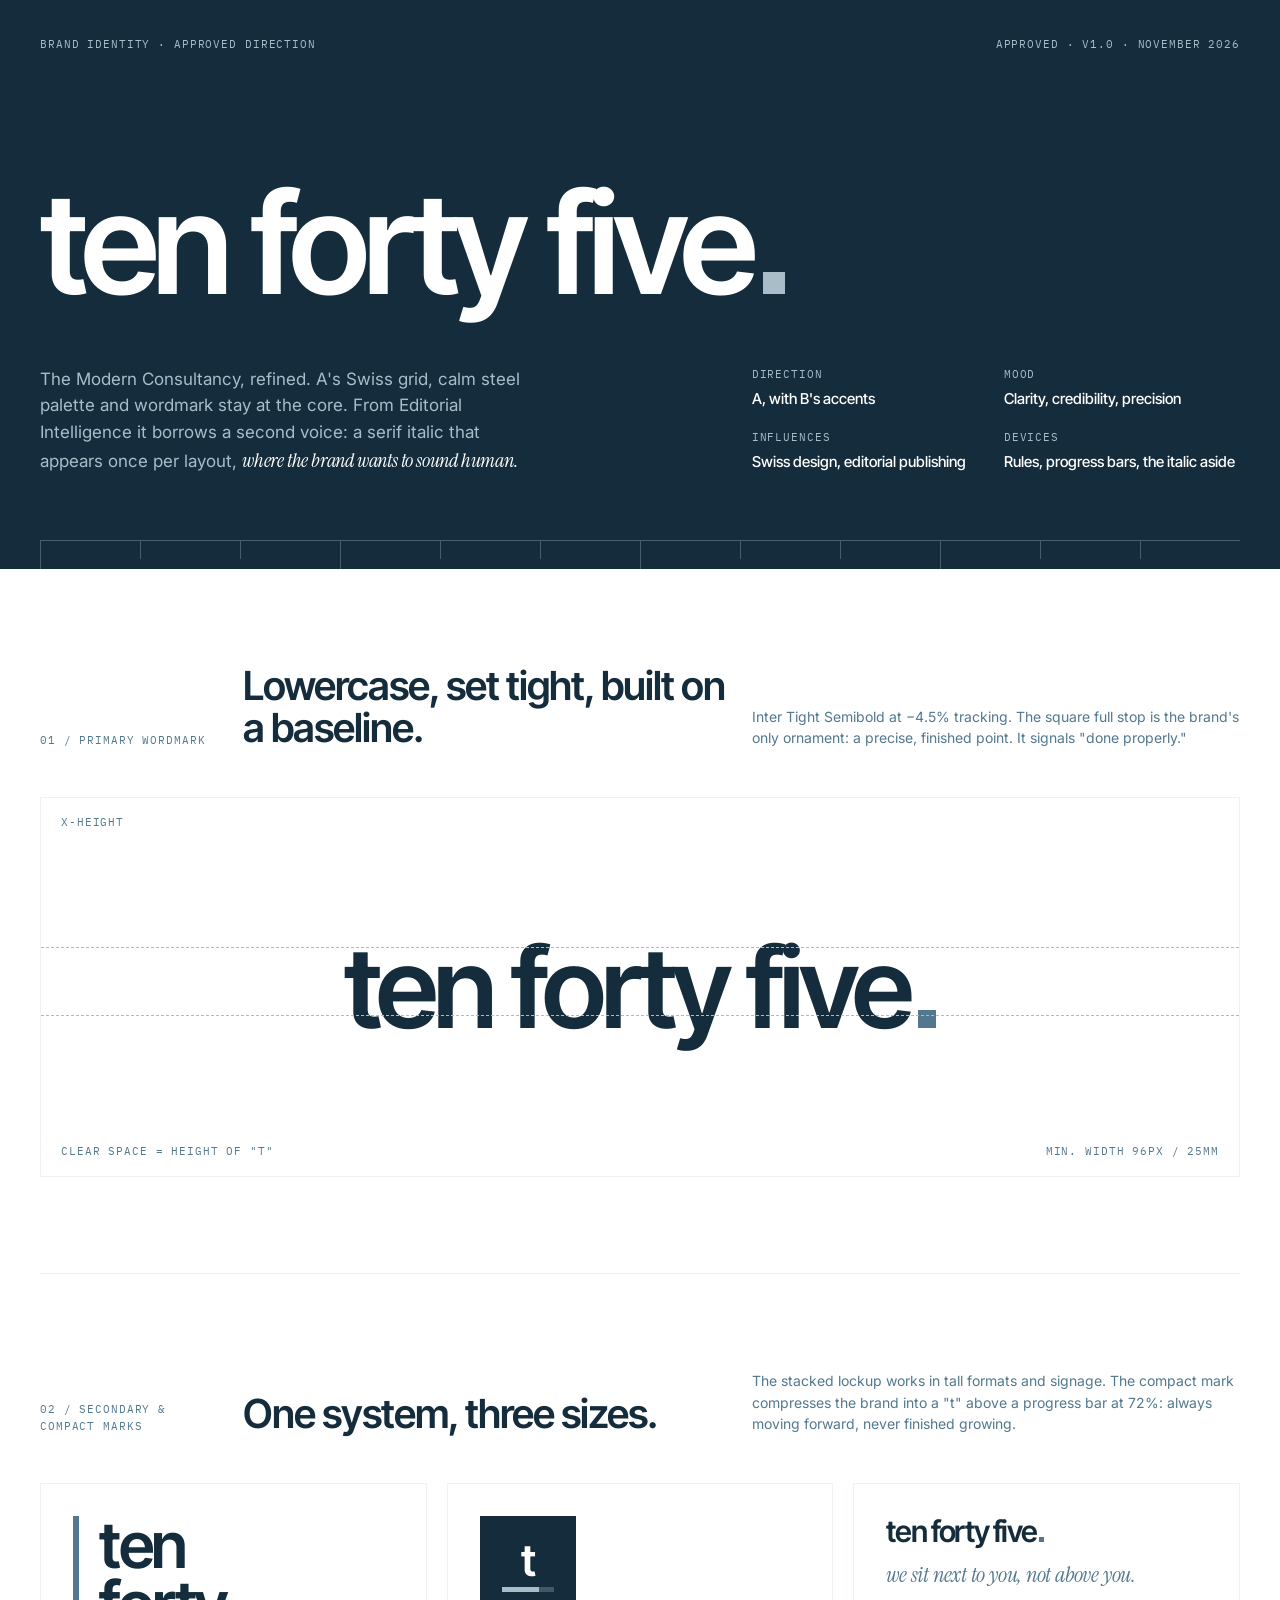
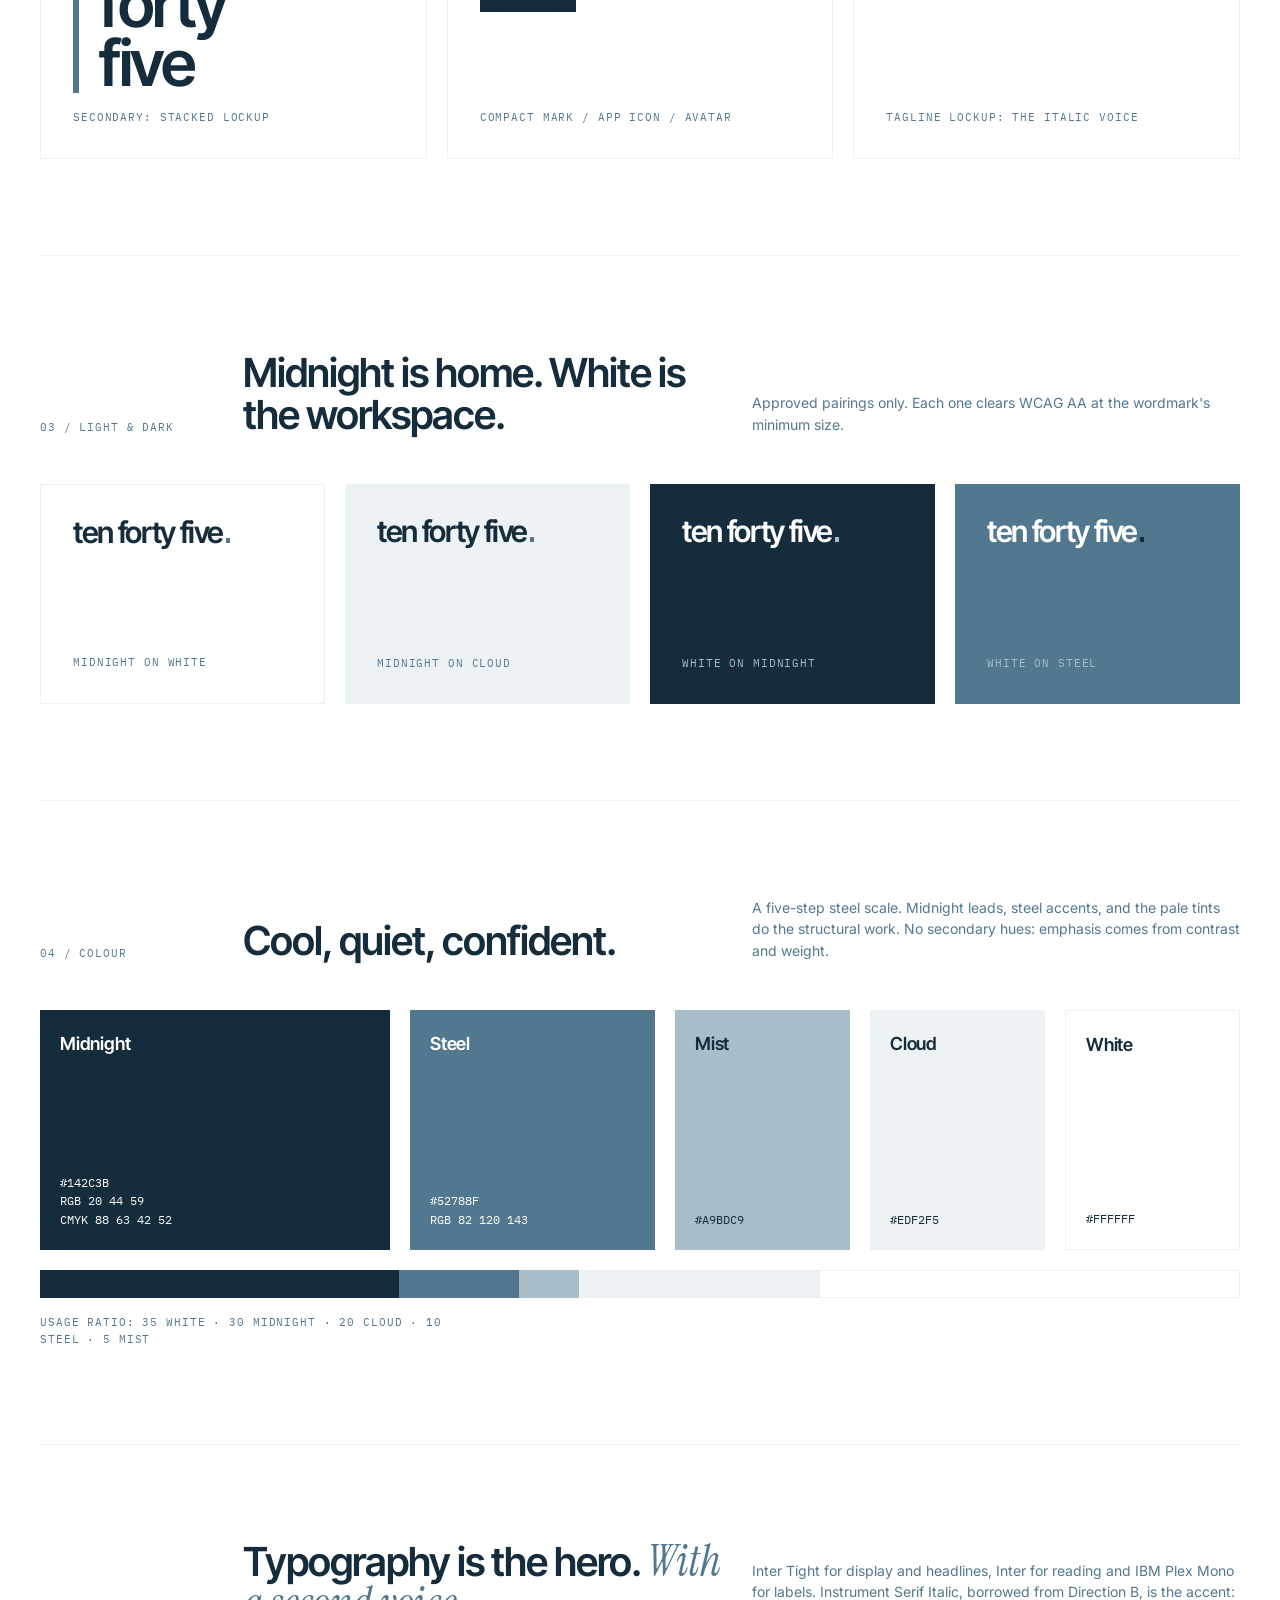
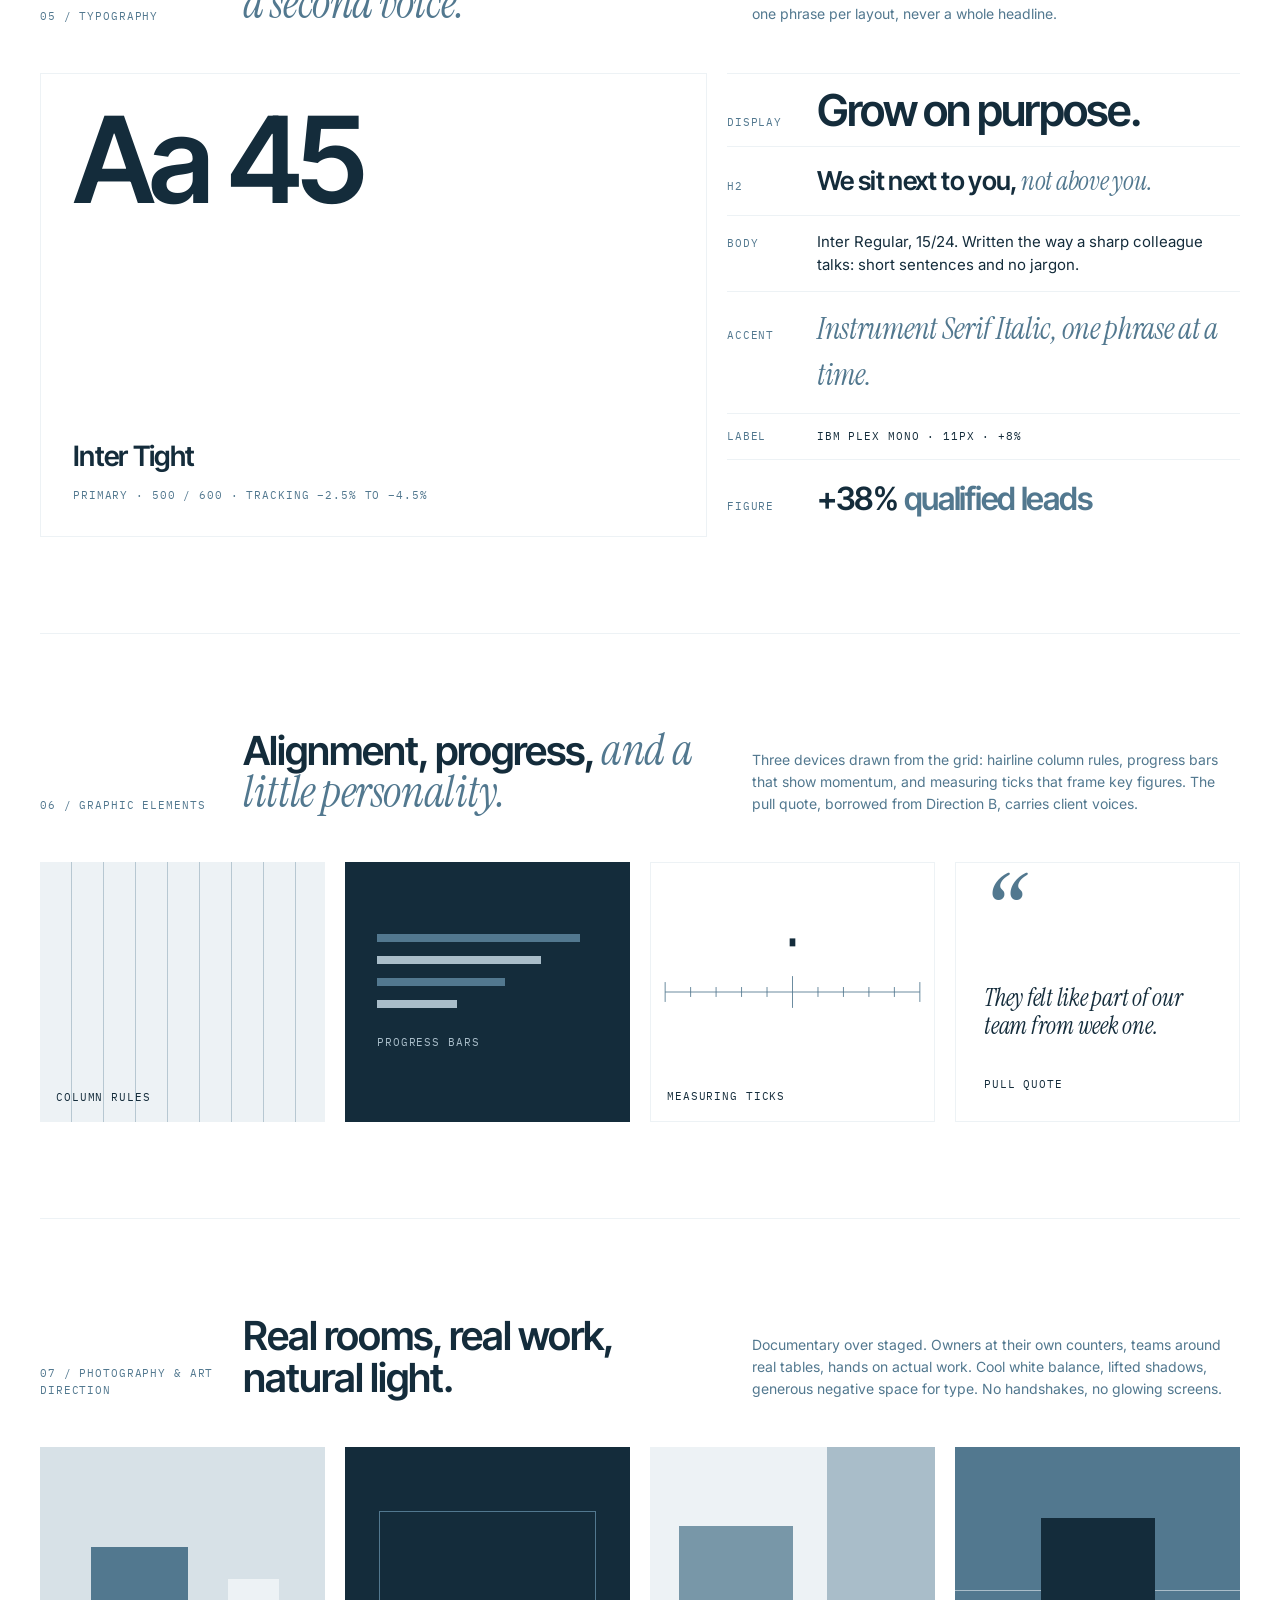
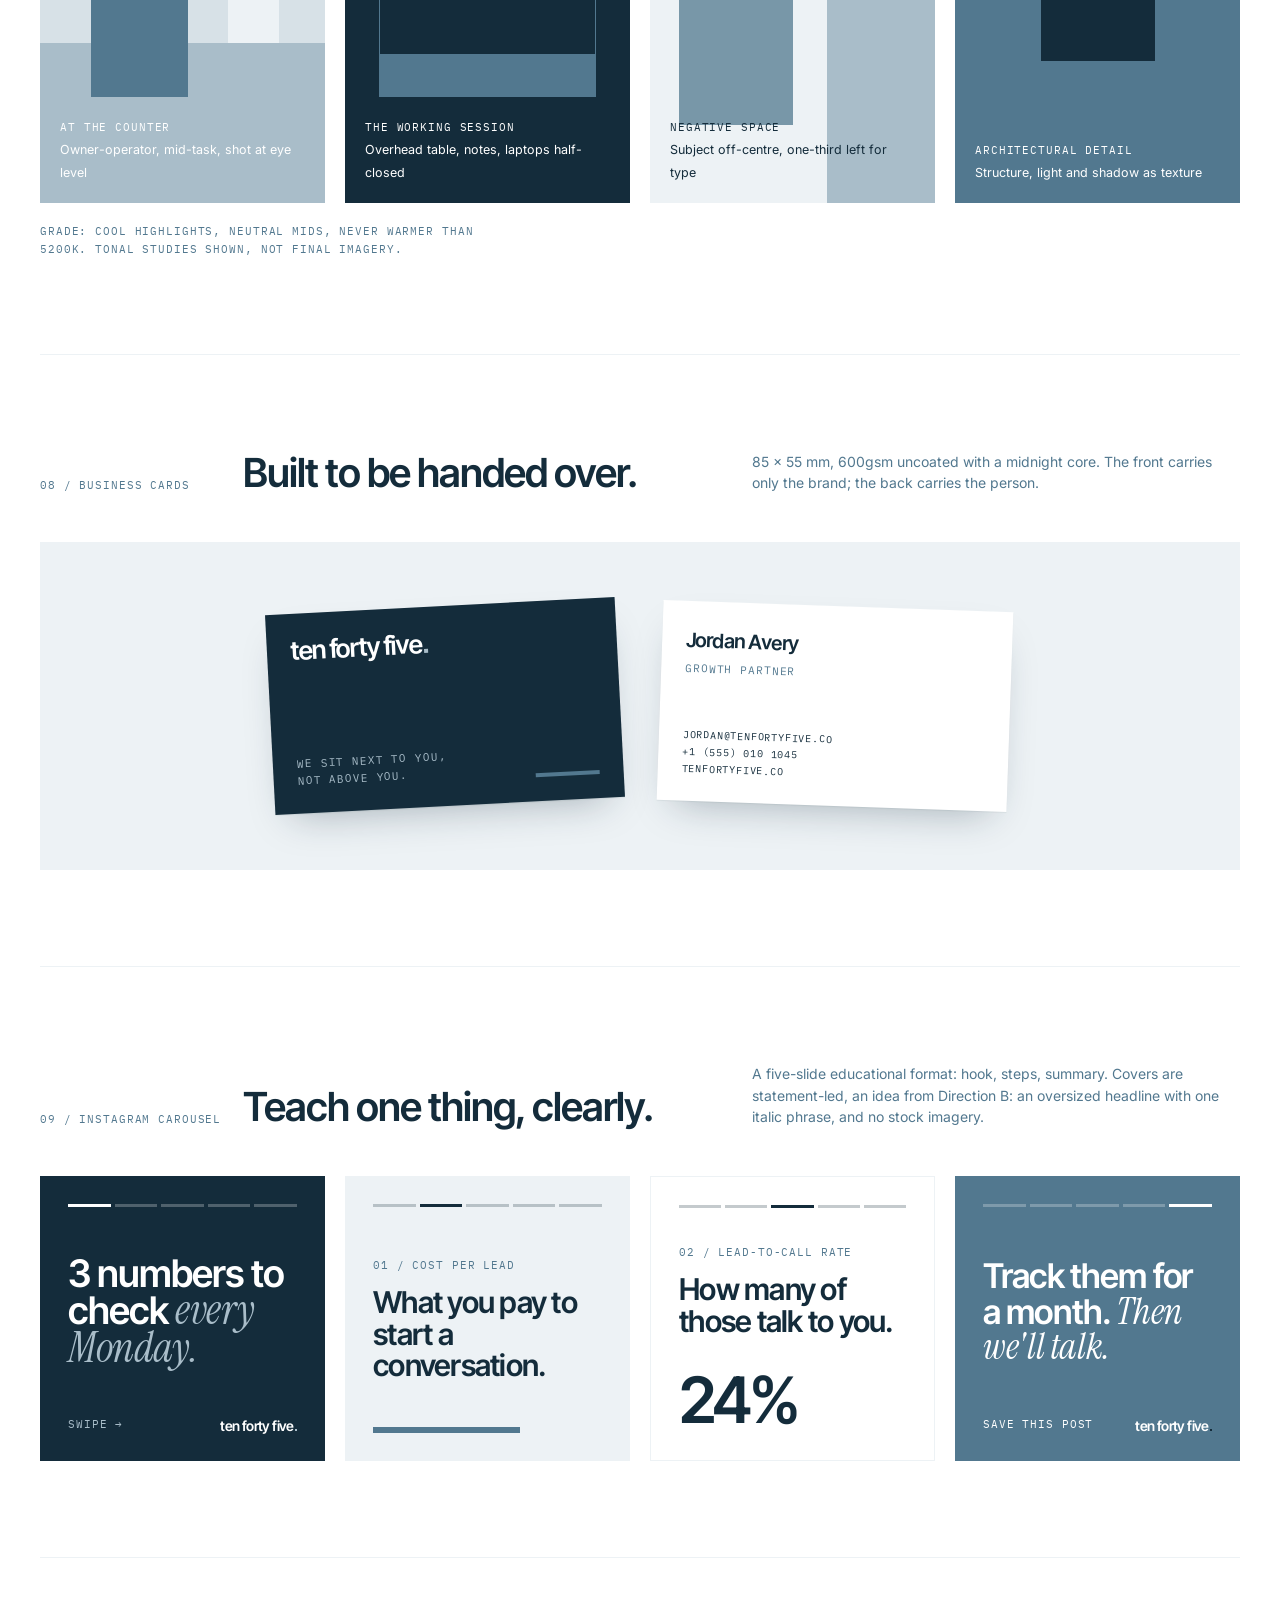
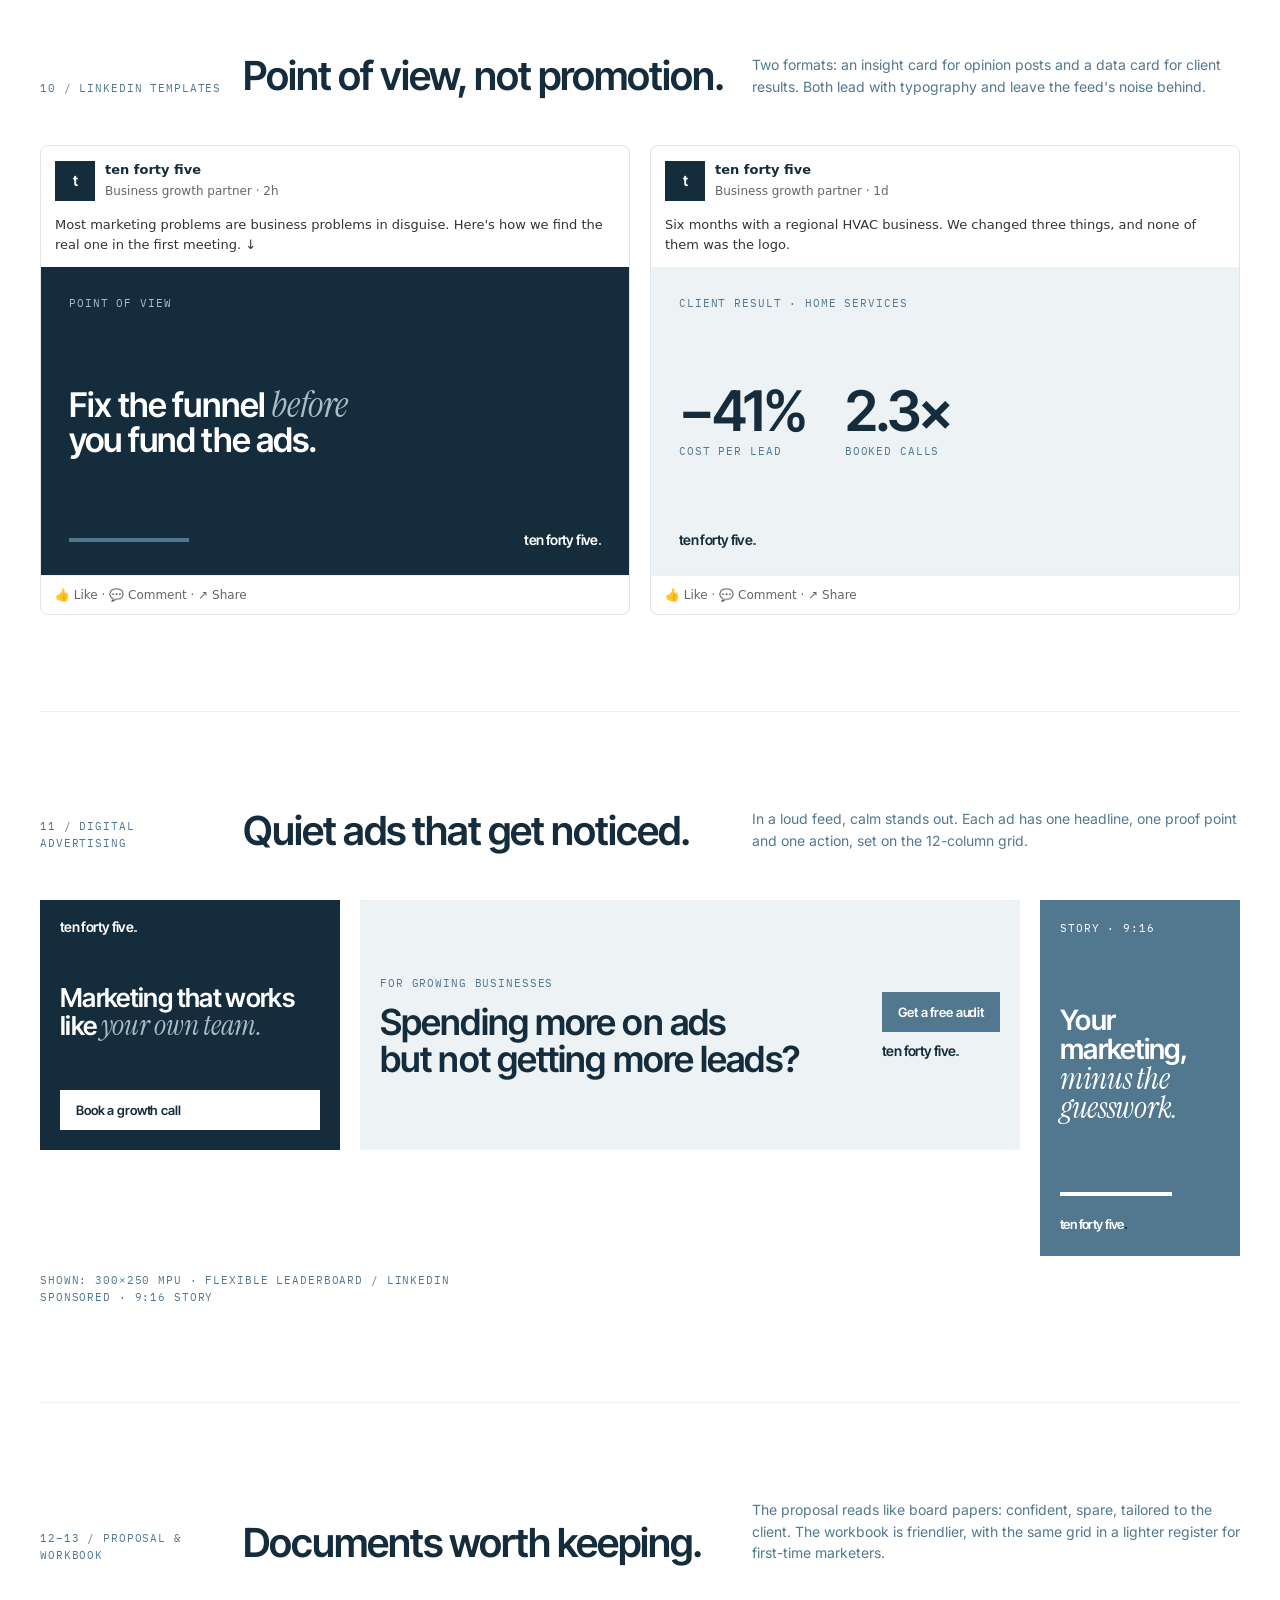
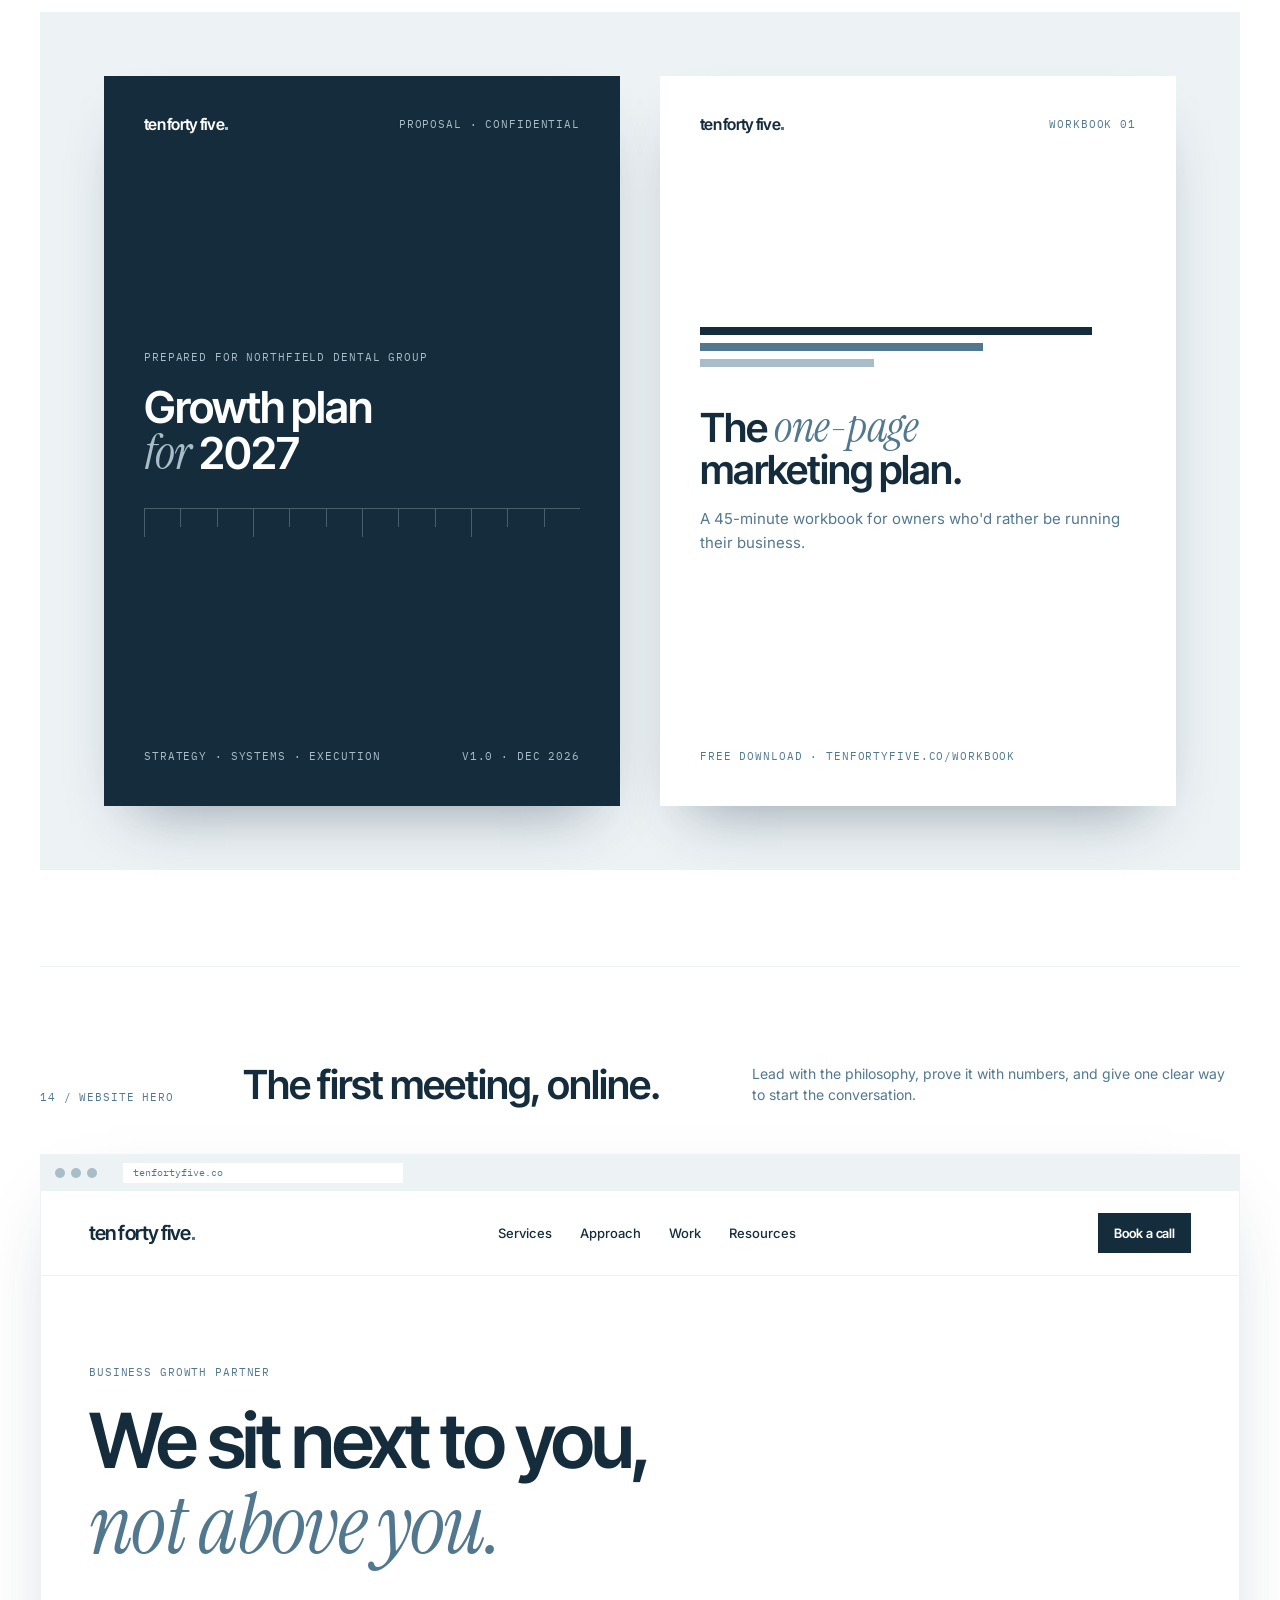
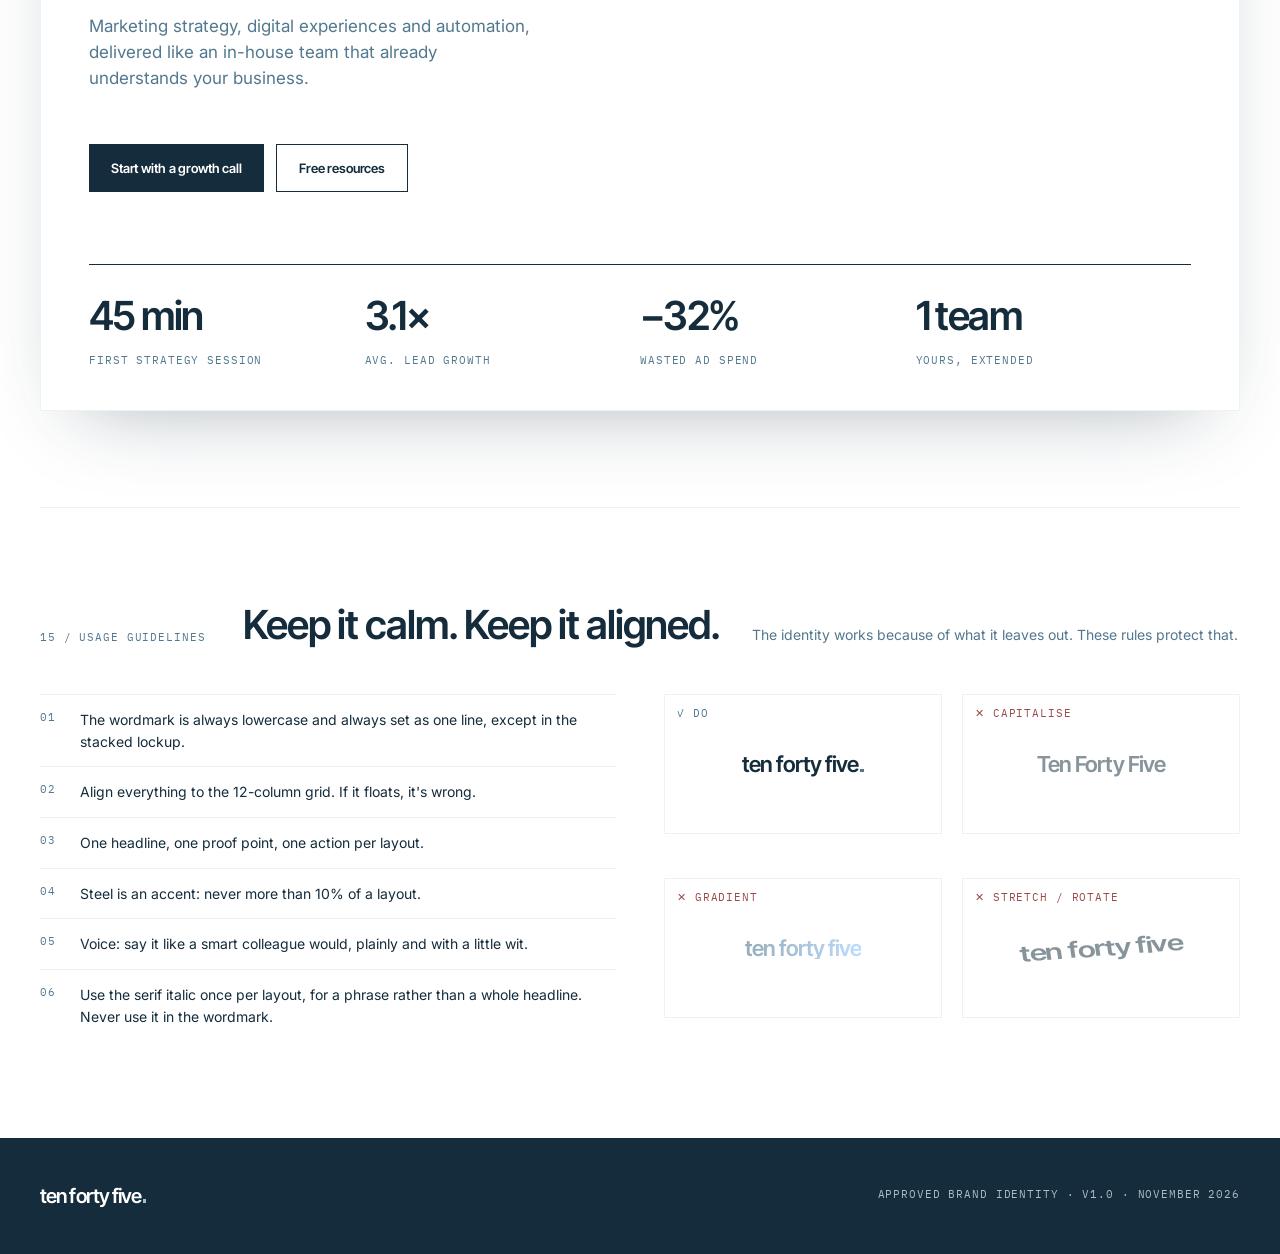
==== commit 84832f51: "Approve Direction A, refined, as the ten forty five brand identity v1.0 Marks the refined board and " ====
--- a/brand-mockups/a-refined.html
+++ b/brand-mockups/a-refined.html
@@ -149,7 +149,7 @@
 
 <header class="cover">
   <div class="wrap">
-    <div class="top mono"><span>Brand identity · Direction A, refined</span><span>November 2026 · Exploratory</span></div>
+    <div class="top mono"><span>Brand identity · Approved direction</span><span>Approved · v1.0 · November 2026</span></div>
     <div class="hero">
       <div class="wm inv">ten forty five<span class="dot"></span></div>
       <p>The Modern Consultancy, refined. A's Swiss grid, calm steel palette and wordmark stay at the core. From Editorial Intelligence it borrows a second voice: a serif italic that appears once per layout, <span class="s" style="color:#fff;font-size:20px">where the brand wants to sound human.</span></p>
@@ -382,6 +382,6 @@
 </section>
 </main>
 
-<footer><div class="wrap" style="display:flex;justify-content:space-between;flex-wrap:wrap;gap:16px"><span class="wm inv" style="font-size:20px">ten forty five<span class="dot"></span></span><span class="mono">Direction A, refined · Modern Consultancy with editorial accents · Exploratory palette, not approved</span></div></footer>
+<footer><div class="wrap" style="display:flex;justify-content:space-between;flex-wrap:wrap;gap:16px"><span class="wm inv" style="font-size:20px">ten forty five<span class="dot"></span></span><span class="mono">Approved brand identity · v1.0 · November 2026</span></div></footer>
 </body>
 </html>
